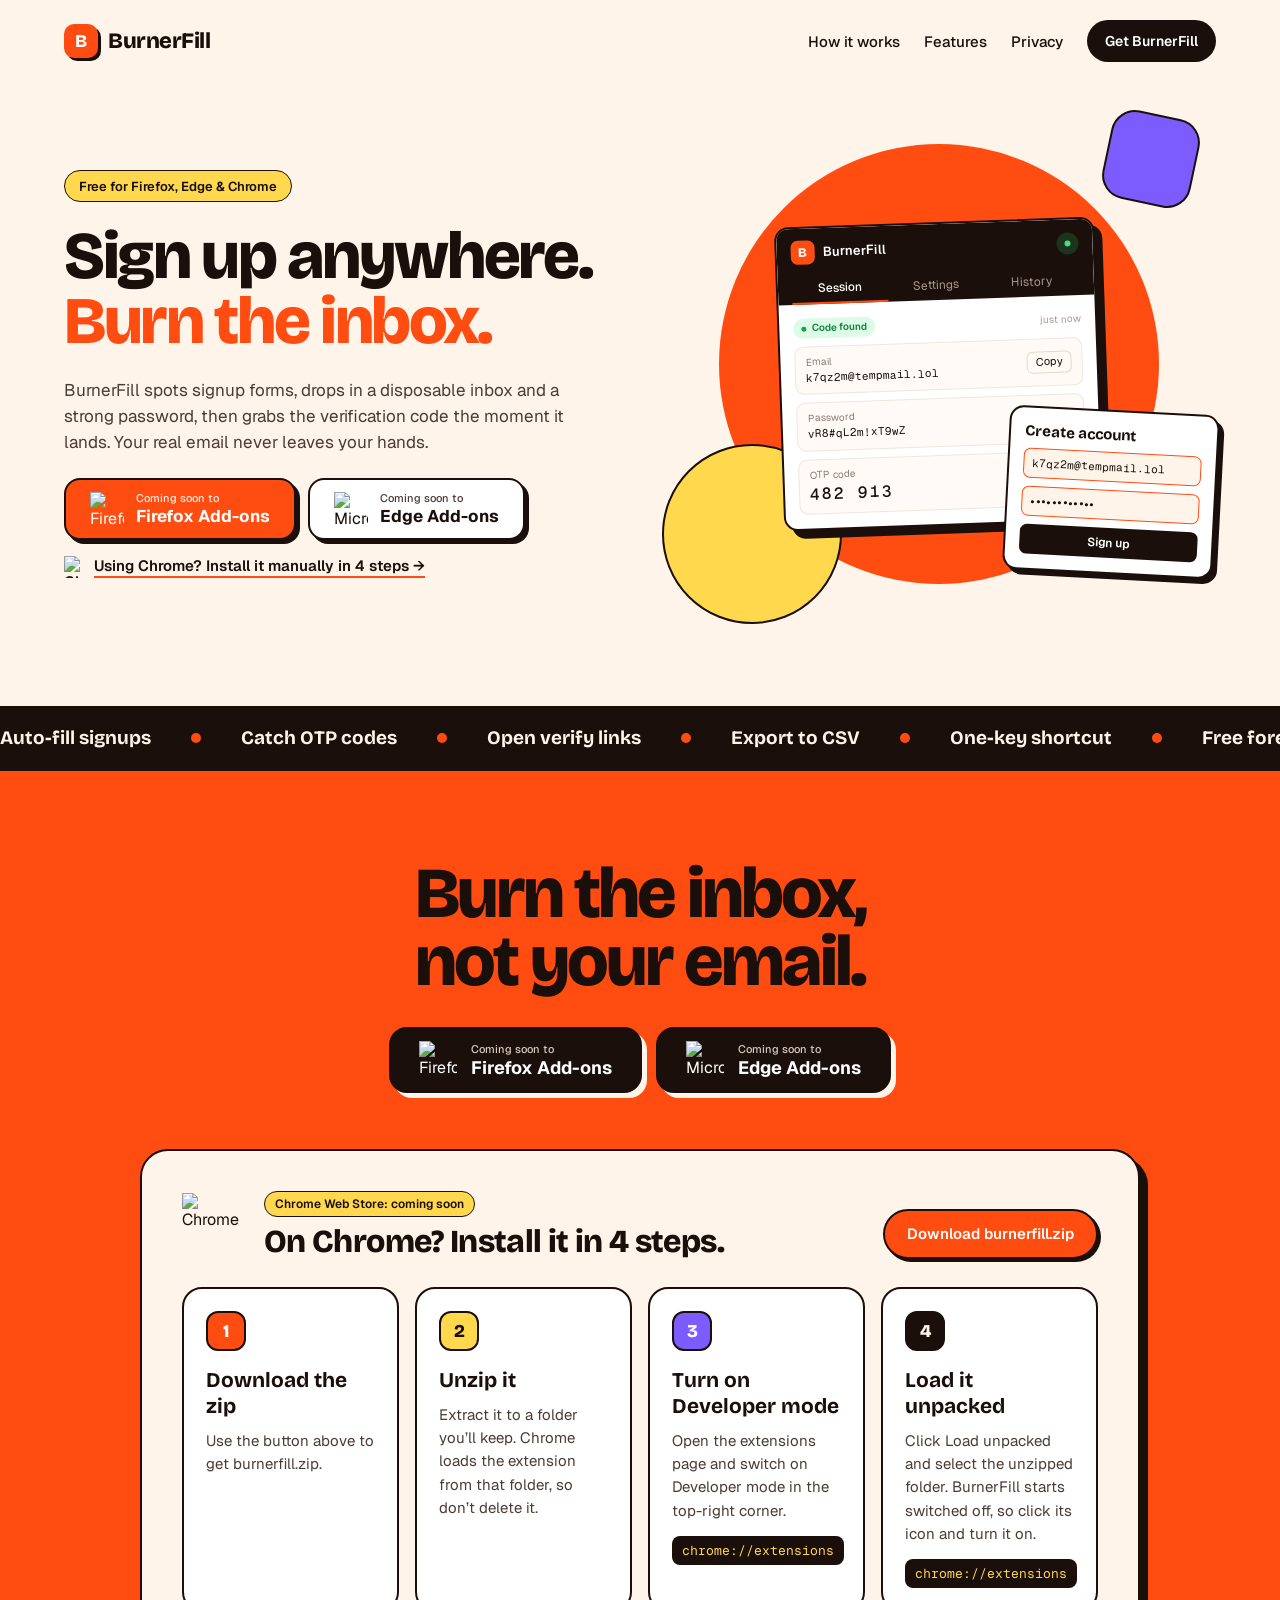
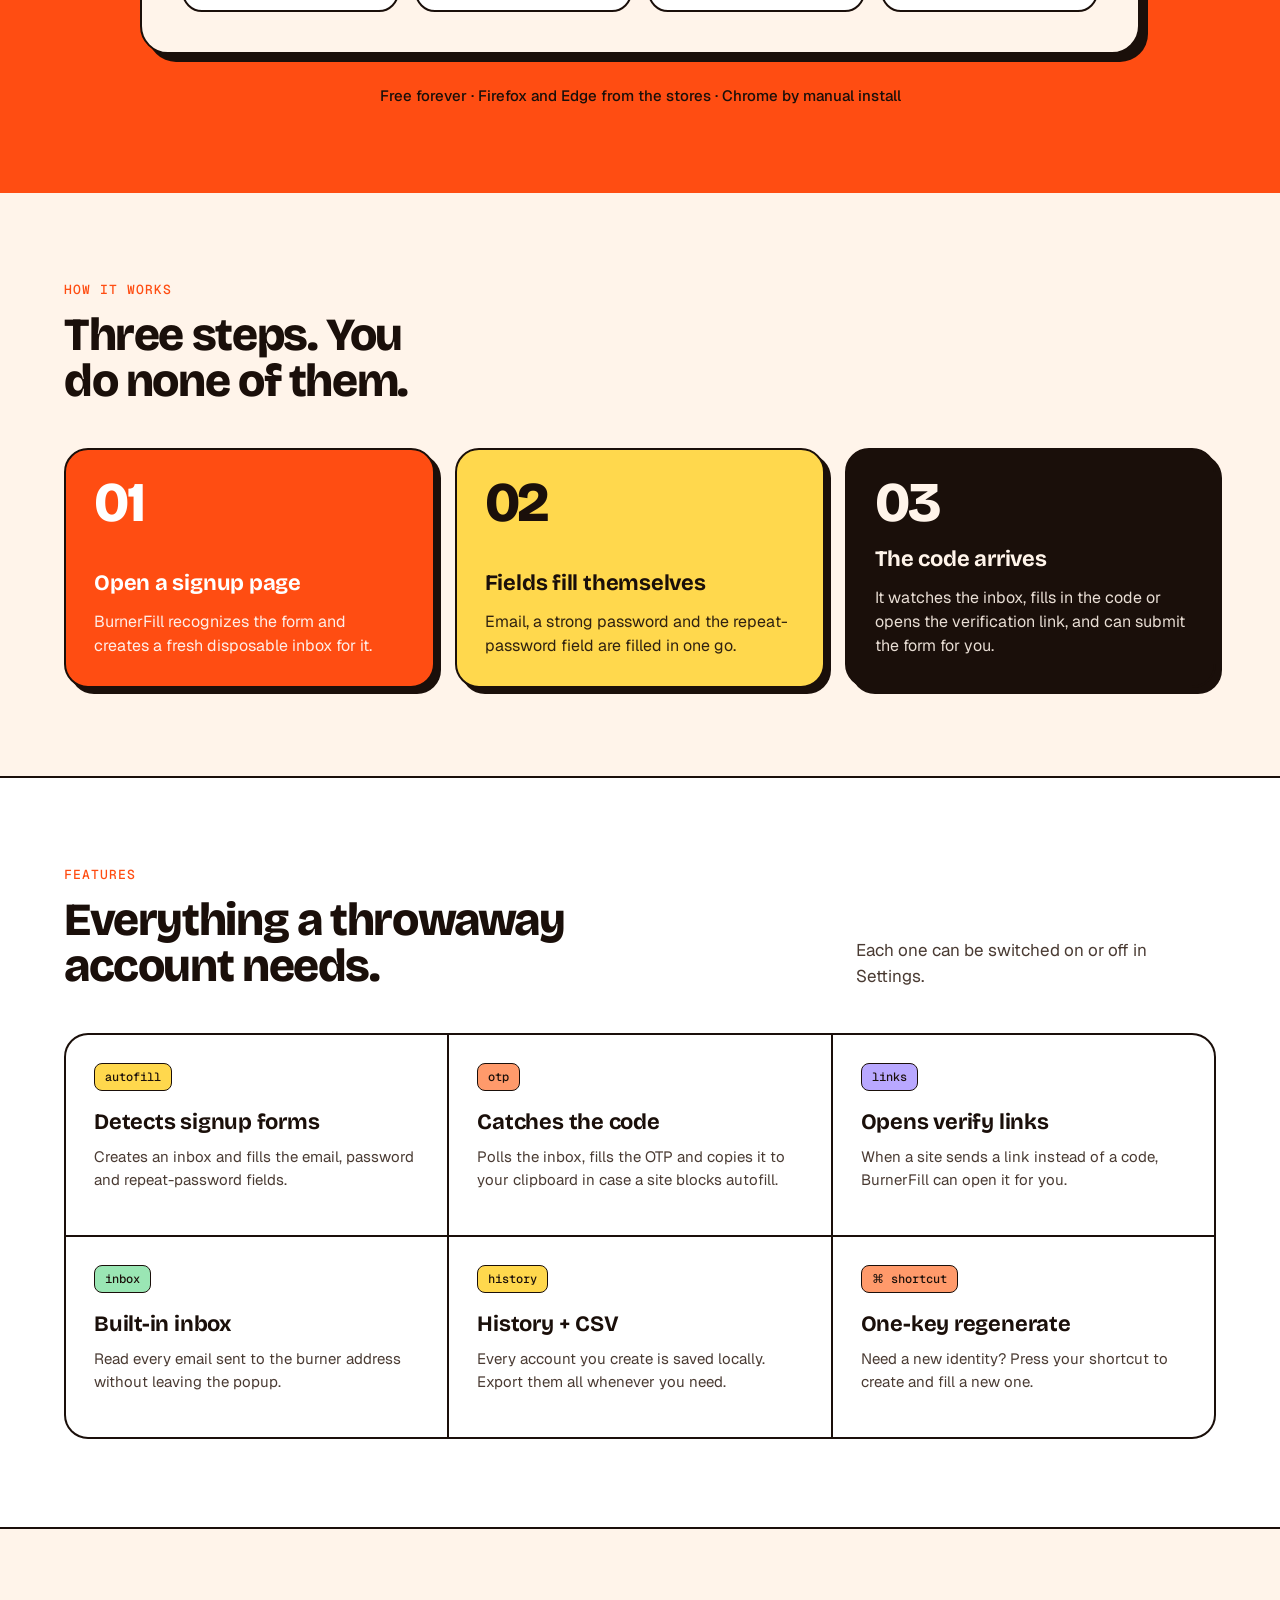
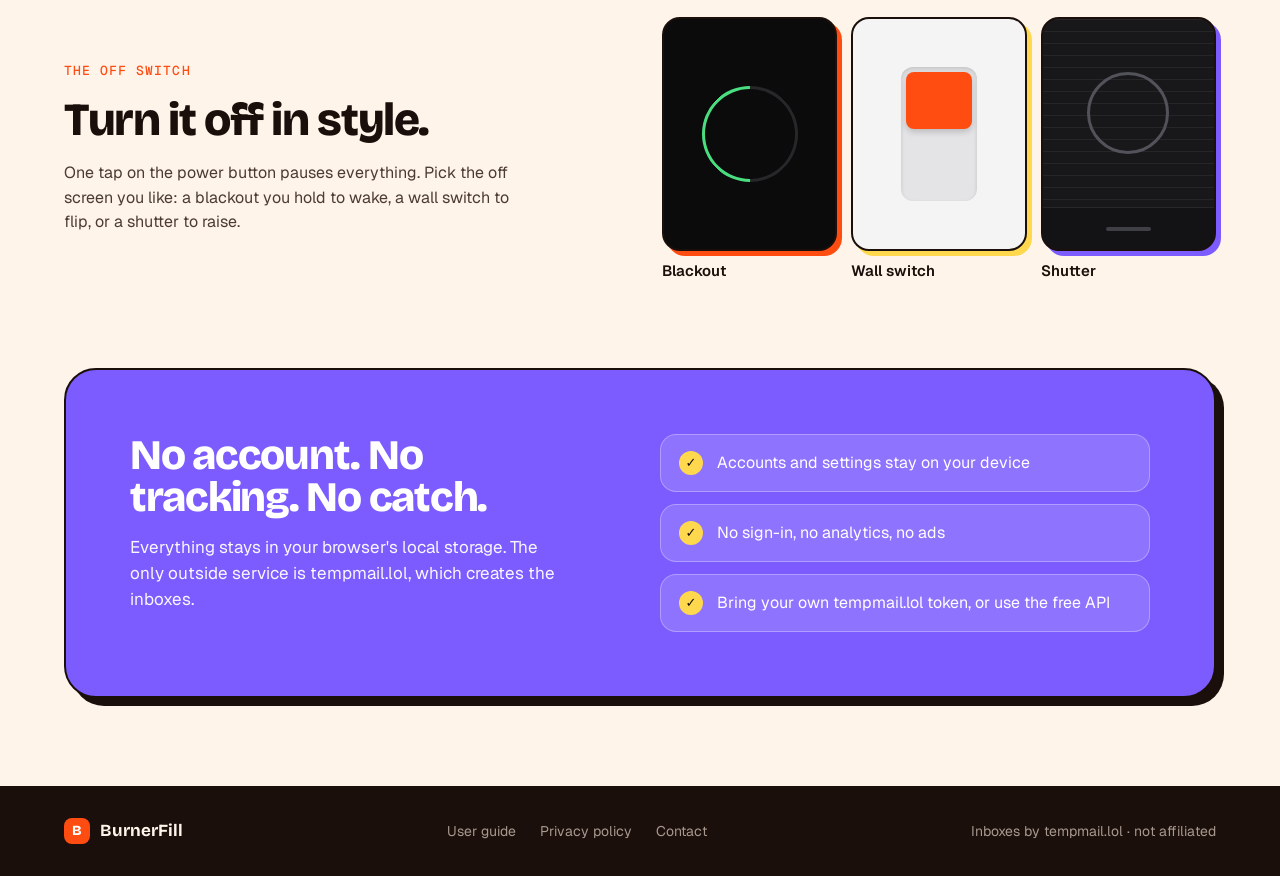
==== index.html @ da6fd3e0 "Website for BurnerFill v1.0.0 Landing page, privacy policy, user guide and the Chrome/Edge build for" ====
<!DOCTYPE html>
<html lang="en">
<head>
  <meta charset="utf-8">
  <meta name="viewport" content="width=device-width, initial-scale=1">
  <title>BurnerFill · Disposable signups, filled for you</title>
  <meta name="description" content="BurnerFill fills signup forms with a disposable inbox and a strong password, then catches the verification code for you.">
  <link rel="icon" href="data:image/svg+xml,%3Csvg xmlns='http://www.w3.org/2000/svg' viewBox='0 0 64 64'%3E%3Crect width='64' height='64' rx='16' fill='%23ff4d12'/%3E%3Ctext x='32' y='46' font-family='Arial,sans-serif' font-size='40' font-weight='800' text-anchor='middle' fill='white'%3EB%3C/text%3E%3C/svg%3E">
  <link rel="preconnect" href="https://fonts.googleapis.com">
  <link rel="preconnect" href="https://fonts.gstatic.com" crossorigin>
  <link href="https://fonts.googleapis.com/css2?family=Bricolage+Grotesque:opsz,wght@12..96,500;12..96,700;12..96,800&family=Geist:wght@400;500;600&family=Geist+Mono:wght@400;500&display=swap" rel="stylesheet">
  <link rel="stylesheet" href="styles.css">
</head>
<body>
<div style="overflow:hidden">
<nav style="max-width:1200px;margin:0 auto;padding:20px 24px;display:flex;align-items:center;gap:24px;flex-wrap:wrap">
  <div style="display:flex;align-items:center;gap:10px;flex:1">
    <div style="width:34px;height:34px;border-radius:10px;background:#ff4d12;color:#fff;display:flex;align-items:center;justify-content:center;font-family:'Bricolage Grotesque',sans-serif;font-weight:800;font-size:18px;box-shadow:3px 3px 0 #1a0f0a">B</div>
    <span style="font-family:'Bricolage Grotesque',sans-serif;font-weight:800;font-size:22px;letter-spacing:-.02em">BurnerFill</span>
  </div>
  <div style="display:flex;gap:24px;font-weight:500;font-size:15px">
    <a href="#how" style="color:#1a0f0a">How it works</a>
    <a href="#features" style="color:#1a0f0a">Features</a>
    <a href="#privacy" style="color:#1a0f0a">Privacy</a>
  </div>
  <a href="#install" style="height:42px;padding:0 18px;border-radius:999px;background:#1a0f0a;color:#fff;font-weight:600;font-size:14px;display:flex;align-items:center" class="h1">Get BurnerFill</a>
</nav>
<header style="max-width:1200px;margin:0 auto;padding:32px 24px 72px;display:grid;grid-template-columns:repeat(auto-fit,minmax(min(100%,420px),1fr));gap:44px;align-items:center">
  <div style="display:flex;flex-direction:column;gap:22px">
    <span data-anim="rise" data-delay="0" style="align-self:flex-start;display:flex;align-items:center;gap:8px;height:32px;padding:0 14px;border-radius:999px;background:#ffd84d;border:1.5px solid #1a0f0a;font-weight:600;font-size:13px">Free for Firefox, Edge &amp; Chrome</span>
    <h1 data-anim="rise" data-delay="100" style="margin:0;font-family:'Bricolage Grotesque',sans-serif;font-weight:800;font-size:clamp(40px,5.2vw,68px);line-height:.98;letter-spacing:-.035em;text-wrap:balance">Sign up anywhere. <span style="color:#ff4d12">Burn the inbox.</span></h1>
    <p data-anim="rise" data-delay="200" style="margin:0;font-size:17px;line-height:1.55;color:#4a3b33;max-width:520px;text-wrap:pretty">BurnerFill spots signup forms, drops in a disposable inbox and a strong password, then grabs the verification code the moment it lands. Your real email never leaves your hands.</p>
    <div data-anim="rise" data-delay="300" style="display:flex;flex-direction:column;gap:16px">
      <div style="display:flex;gap:12px;flex-wrap:wrap">
        <a href="#install" data-store="firefox" style="height:62px;padding:0 24px;border-radius:16px;background:#ff4d12;color:#fff;display:flex;align-items:center;gap:12px;border:2px solid #1a0f0a;box-shadow:4px 4px 0 #1a0f0a;transition:transform .12s,box-shadow .12s" class="h2"><img src="https://cdn.jsdelivr.net/gh/alrra/browser-logos@main/src/firefox/firefox_256x256.png" alt="Firefox" width="34" height="34" style="flex:none;width:34px;height:34px;display:block"><span style="display:flex;flex-direction:column"><span style="font-size:11px;font-weight:500;opacity:.9">Get it on</span><span style="font-size:17px;font-weight:700">Firefox Add-ons</span></span></a>
        <a href="#install" data-store="edge" style="height:62px;padding:0 24px;border-radius:16px;background:#fff;color:#1a0f0a;display:flex;align-items:center;gap:12px;border:2px solid #1a0f0a;box-shadow:4px 4px 0 #1a0f0a;transition:transform .12s,box-shadow .12s" class="h3"><img src="https://cdn.jsdelivr.net/gh/alrra/browser-logos@main/src/edge/edge_256x256.png" alt="Microsoft Edge" width="34" height="34" style="flex:none;width:34px;height:34px;display:block"><span style="display:flex;flex-direction:column"><span style="font-size:11px;font-weight:500;color:#4a3b33">Get it on</span><span style="font-size:17px;font-weight:700">Edge Add-ons</span></span></a>
      </div>
      <a href="#chrome" style="align-self:flex-start;display:flex;align-items:center;gap:8px;font-weight:600;font-size:15px;color:#1a0f0a" class="h4"><img src="https://cdn.jsdelivr.net/gh/alrra/browser-logos@main/src/chrome/chrome_256x256.png" alt="Chrome" width="22" height="22" style="flex:none;width:22px;height:22px;display:block"><span style="border-bottom:2px solid #ff4d12;padding-bottom:1px">Using Chrome? Install it manually in 4 steps →</span></a>
    </div>
  </div>
  <div style="position:relative;min-height:520px;display:flex;justify-content:center;align-items:center">
    <div data-anim="float" data-amp="12" data-dur="8000" style="position:absolute;width:440px;height:440px;max-width:100%;border-radius:50%;background:#ff4d12;top:30px"></div>
    <div data-anim="float" data-amp="18" data-dur="6000" style="position:absolute;width:180px;height:180px;border-radius:50%;background:#ffd84d;border:2px solid #1a0f0a;bottom:10px;left:0"></div>
    <div data-anim="float" data-amp="14" data-dur="5000" data-rot="12" data-spin="18" style="position:absolute;width:90px;height:90px;border-radius:24px;background:#7c5cff;border:2px solid #1a0f0a;top:0;right:20px;transform:rotate(12deg)"></div>
    <div data-anim="float" data-amp="8" data-dur="5200" data-rot="-2" data-spin="1" style="position:relative;width:320px;background:#fff;border-radius:14px;border:2px solid #1a0f0a;box-shadow:8px 8px 0 #1a0f0a;overflow:hidden;font-size:12px;line-height:1.4;transform:rotate(-2deg)">
      <div style="background:#1a0f0a;color:#fff;padding:12px 14px 0;display:flex;flex-direction:column;gap:10px">
        <div style="display:flex;align-items:center;gap:8px">
          <div style="width:24px;height:24px;border-radius:7px;background:#ff4d12;display:flex;align-items:center;justify-content:center;font-family:'Bricolage Grotesque',sans-serif;font-weight:800;font-size:13px">B</div>
          <span style="flex:1;font-weight:600;font-size:13px">BurnerFill</span>
          <span style="width:22px;height:22px;border-radius:50%;background:rgba(34,197,94,.2);display:flex;align-items:center;justify-content:center"><span style="width:6px;height:6px;border-radius:50%;background:#4ade80"></span></span>
        </div>
        <div style="display:flex">
          <span style="flex:1;height:30px;display:flex;align-items:center;justify-content:center;font-weight:500;border-bottom:2px solid #ff4d12">Session</span>
          <span style="flex:1;height:30px;display:flex;align-items:center;justify-content:center;color:#a8988f">Settings</span>
          <span style="flex:1;height:30px;display:flex;align-items:center;justify-content:center;color:#a8988f">History</span>
        </div>
      </div>
      <div style="padding:14px;display:flex;flex-direction:column;gap:8px">
        <div style="display:flex;justify-content:space-between;align-items:center">
          <span data-anim="pop" style="display:flex;align-items:center;gap:6px;height:20px;padding:0 8px;border-radius:999px;background:#dcfce7;color:#15803d;font-size:10px;font-weight:600;white-space:nowrap"><span style="width:5px;height:5px;border-radius:50%;background:#16a34a"></span>Code found</span>
          <span style="font-size:10px;color:#a8988f">just now</span>
        </div>
          <div style="display:flex;align-items:center;gap:8px;padding:8px 10px;border:1px solid #f0e6dd;border-radius:9px;background:#fffaf5">
            <div style="flex:1;min-width:0;display:flex;flex-direction:column;gap:1px">
              <span style="font-size:10px;color:#8a7a70">Email</span>
              <span style="font-family:'Geist Mono',monospace;font-size:11px;font-weight:400;letter-spacing:0;overflow:hidden;text-overflow:ellipsis;white-space:nowrap">k7qz2m@tempmail.lol</span>
            </div>
            <span style="height:22px;padding:0 8px;border:1px solid #e5d8cc;border-radius:6px;font-size:11px;display:flex;align-items:center">Copy</span>
          </div>
          <div style="display:flex;align-items:center;gap:8px;padding:8px 10px;border:1px solid #f0e6dd;border-radius:9px;background:#fffaf5">
            <div style="flex:1;min-width:0;display:flex;flex-direction:column;gap:1px">
              <span style="font-size:10px;color:#8a7a70">Password</span>
              <span style="font-family:'Geist Mono',monospace;font-size:11px;font-weight:400;letter-spacing:0;overflow:hidden;text-overflow:ellipsis;white-space:nowrap">vR8#qL2m!xT9wZ</span>
            </div>
            <span style="height:22px;padding:0 8px;border:1px solid #e5d8cc;border-radius:6px;font-size:11px;display:flex;align-items:center">Copy</span>
          </div>
          <div data-anim="pulse" style="display:flex;align-items:center;gap:8px;padding:8px 10px;border:1px solid #f0e6dd;border-radius:9px;background:#fffaf5">
            <div style="flex:1;min-width:0;display:flex;flex-direction:column;gap:1px">
              <span style="font-size:10px;color:#8a7a70">OTP code</span>
              <span style="font-family:'Geist Mono',monospace;font-size:16px;font-weight:500;letter-spacing:.12em;overflow:hidden;text-overflow:ellipsis;white-space:nowrap">482 913</span>
            </div>
            <span style="height:22px;padding:0 8px;border:1px solid #e5d8cc;border-radius:6px;font-size:11px;display:flex;align-items:center">Copy</span>
          </div>
      </div>
    </div>
    <div data-anim="float" data-amp="10" data-dur="6400" data-rot="3" data-spin="-1.5" style="position:absolute;right:0;bottom:60px;width:210px;background:#fff;border:2px solid #1a0f0a;border-radius:14px;padding:14px;box-shadow:5px 5px 0 #1a0f0a;display:flex;flex-direction:column;gap:8px;transform:rotate(3deg);font-size:12px">
      <span style="font-family:'Bricolage Grotesque',sans-serif;font-weight:700;font-size:15px">Create account</span>
      <span style="height:30px;border:1.5px solid #ff4d12;border-radius:7px;padding:0 8px;display:flex;align-items:center;font-family:'Geist Mono',monospace;font-size:11px;background:#fff4ea">k7qz2m@tempmail.lol</span>
      <span style="height:30px;border:1.5px solid #ff4d12;border-radius:7px;padding:0 8px;display:flex;align-items:center;font-size:14px;letter-spacing:.1em;background:#fff4ea">••••••••••••</span>
      <span style="height:30px;border-radius:7px;background:#1a0f0a;color:#fff;display:flex;align-items:center;justify-content:center;font-weight:600">Sign up</span>
    </div>
  </div>
</header>
<div style="background:#1a0f0a;color:#fff4ea;border-top:2px solid #1a0f0a;border-bottom:2px solid #1a0f0a;overflow:hidden">
  <div data-anim="marquee" style="display:flex;padding:18px 0;white-space:nowrap;font-family:'Bricolage Grotesque',sans-serif;font-weight:700;font-size:19px;width:max-content">
      <span style="display:flex;align-items:center;gap:40px;padding-right:40px">Auto-fill signups<span style="width:10px;height:10px;border-radius:50%;background:#ff4d12"></span></span>
      <span style="display:flex;align-items:center;gap:40px;padding-right:40px">Catch OTP codes<span style="width:10px;height:10px;border-radius:50%;background:#ff4d12"></span></span>
      <span style="display:flex;align-items:center;gap:40px;padding-right:40px">Open verify links<span style="width:10px;height:10px;border-radius:50%;background:#ff4d12"></span></span>
      <span style="display:flex;align-items:center;gap:40px;padding-right:40px">Export to CSV<span style="width:10px;height:10px;border-radius:50%;background:#ff4d12"></span></span>
      <span style="display:flex;align-items:center;gap:40px;padding-right:40px">One-key shortcut<span style="width:10px;height:10px;border-radius:50%;background:#ff4d12"></span></span>
      <span style="display:flex;align-items:center;gap:40px;padding-right:40px">Free forever<span style="width:10px;height:10px;border-radius:50%;background:#ff4d12"></span></span>
      <span style="display:flex;align-items:center;gap:40px;padding-right:40px">Auto-fill signups<span style="width:10px;height:10px;border-radius:50%;background:#ff4d12"></span></span>
      <span style="display:flex;align-items:center;gap:40px;padding-right:40px">Catch OTP codes<span style="width:10px;height:10px;border-radius:50%;background:#ff4d12"></span></span>
      <span style="display:flex;align-items:center;gap:40px;padding-right:40px">Open verify links<span style="width:10px;height:10px;border-radius:50%;background:#ff4d12"></span></span>
      <span style="display:flex;align-items:center;gap:40px;padding-right:40px">Export to CSV<span style="width:10px;height:10px;border-radius:50%;background:#ff4d12"></span></span>
      <span style="display:flex;align-items:center;gap:40px;padding-right:40px">One-key shortcut<span style="width:10px;height:10px;border-radius:50%;background:#ff4d12"></span></span>
      <span style="display:flex;align-items:center;gap:40px;padding-right:40px">Free forever<span style="width:10px;height:10px;border-radius:50%;background:#ff4d12"></span></span>
  </div>
</div>
<section id="install" style="background:#ff4d12;border-top:2px solid #1a0f0a">
  <div style="max-width:1200px;margin:0 auto;padding:88px 24px;display:flex;flex-direction:column;align-items:center;gap:32px;text-align:center">
    <h2 data-reveal="" style="margin:0;font-family:'Bricolage Grotesque',sans-serif;font-weight:800;font-size:clamp(40px,5.6vw,80px);line-height:.95;letter-spacing:-.04em;color:#1a0f0a;text-wrap:balance">Burn the inbox,<br>not your email.</h2>
    <div data-reveal="stagger" style="display:flex;gap:14px;flex-wrap:wrap;justify-content:center">
      <a href="#install" data-store="firefox" style="height:66px;padding:0 28px;border-radius:18px;background:#1a0f0a;color:#fff;display:flex;align-items:center;gap:14px;text-align:left;border:2px solid #1a0f0a;box-shadow:5px 5px 0 #fff4ea;transition:transform .12s,box-shadow .12s" class="h5"><img src="https://cdn.jsdelivr.net/gh/alrra/browser-logos@main/src/firefox/firefox_256x256.png" alt="Firefox" width="38" height="38" style="flex:none;width:38px;height:38px;display:block"><span style="display:flex;flex-direction:column"><span style="font-size:11px;font-weight:500;color:#d8c9bf">Get it on</span><span style="font-size:18px;font-weight:700">Firefox Add-ons</span></span></a>
      <a href="#install" data-store="edge" style="height:66px;padding:0 28px;border-radius:18px;background:#1a0f0a;color:#fff;display:flex;align-items:center;gap:14px;text-align:left;border:2px solid #1a0f0a;box-shadow:5px 5px 0 #fff4ea;transition:transform .12s,box-shadow .12s" class="h6"><img src="https://cdn.jsdelivr.net/gh/alrra/browser-logos@main/src/edge/edge_256x256.png" alt="Microsoft Edge" width="38" height="38" style="flex:none;width:38px;height:38px;display:block"><span style="display:flex;flex-direction:column"><span style="font-size:11px;font-weight:500;color:#d8c9bf">Get it on</span><span style="font-size:18px;font-weight:700">Edge Add-ons</span></span></a>
    </div>
    <div id="chrome" data-reveal="" style="scroll-margin-top:48px;width:100%;max-width:1000px;margin-top:24px;background:#fff4ea;border:2px solid #1a0f0a;border-radius:28px;padding:clamp(24px,4vw,40px);display:flex;flex-direction:column;gap:28px;text-align:left;box-shadow:8px 8px 0 #1a0f0a">
      <div style="display:flex;flex-wrap:wrap;gap:12px 20px;align-items:flex-end;justify-content:space-between">
        <div style="display:flex;align-items:center;gap:18px">
          <img src="https://cdn.jsdelivr.net/gh/alrra/browser-logos@main/src/chrome/chrome_256x256.png" alt="Chrome" width="64" height="64" style="flex:none;width:64px;height:64px;display:block">
          <div style="display:flex;flex-direction:column;gap:8px">
            <span style="align-self:flex-start;height:26px;padding:0 10px;border-radius:999px;background:#ffd84d;border:1.5px solid #1a0f0a;font-size:12px;font-weight:600;display:flex;align-items:center">Chrome Web Store: coming soon</span>
            <h3 style="margin:0;font-family:'Bricolage Grotesque',sans-serif;font-weight:800;font-size:clamp(24px,2.6vw,32px);line-height:1.05;letter-spacing:-.02em">On Chrome? Install it in 4 steps.</h3>
          </div>
        </div>
        <a href="burnerfill-chrome.zip" download="burnerfill-chrome.zip" style="height:50px;padding:0 22px;border-radius:999px;background:#ff4d12;color:#fff;font-weight:600;font-size:15px;display:flex;align-items:center;border:2px solid #1a0f0a;box-shadow:3px 3px 0 #1a0f0a;transition:transform .12s,box-shadow .12s" class="h7">Download burnerfill.zip</a>
      </div>
      <div data-reveal="stagger" style="display:grid;grid-template-columns:repeat(auto-fit,minmax(min(100%,200px),1fr));gap:16px">
          <div style="background:#fff;border:2px solid #1a0f0a;border-radius:20px;padding:22px;display:flex;flex-direction:column;gap:10px">
            <span style="width:40px;height:40px;border-radius:12px;background:#ff4d12;border:2px solid #1a0f0a;display:flex;align-items:center;justify-content:center;font-family:'Bricolage Grotesque',sans-serif;font-weight:800;font-size:18px;color:#fff">1</span>
            <span style="margin-top:6px;font-family:'Bricolage Grotesque',sans-serif;font-weight:700;font-size:21px">Download the zip</span>
            <span style="font-size:15px;line-height:1.55;color:#4a3b33;text-wrap:pretty">Use the button above to get burnerfill.zip.</span>
          </div>
          <div style="background:#fff;border:2px solid #1a0f0a;border-radius:20px;padding:22px;display:flex;flex-direction:column;gap:10px">
            <span style="width:40px;height:40px;border-radius:12px;background:#ffd84d;border:2px solid #1a0f0a;display:flex;align-items:center;justify-content:center;font-family:'Bricolage Grotesque',sans-serif;font-weight:800;font-size:18px;color:#1a0f0a">2</span>
            <span style="margin-top:6px;font-family:'Bricolage Grotesque',sans-serif;font-weight:700;font-size:21px">Unzip it</span>
            <span style="font-size:15px;line-height:1.55;color:#4a3b33;text-wrap:pretty">Extract it to a folder you’ll keep. Chrome loads the extension from that folder, so don’t delete it.</span>
          </div>
          <div style="background:#fff;border:2px solid #1a0f0a;border-radius:20px;padding:22px;display:flex;flex-direction:column;gap:10px">
            <span style="width:40px;height:40px;border-radius:12px;background:#7c5cff;border:2px solid #1a0f0a;display:flex;align-items:center;justify-content:center;font-family:'Bricolage Grotesque',sans-serif;font-weight:800;font-size:18px;color:#fff">3</span>
            <span style="margin-top:6px;font-family:'Bricolage Grotesque',sans-serif;font-weight:700;font-size:21px">Turn on Developer mode</span>
            <span style="font-size:15px;line-height:1.55;color:#4a3b33;text-wrap:pretty">Open the extensions page and switch on Developer mode in the top-right corner.</span>
              <span style="align-self:flex-start;margin-top:4px;padding:6px 10px;border-radius:8px;background:#1a0f0a;color:#ffd84d;font-family:'Geist Mono',monospace;font-size:13px">chrome://extensions</span>
          </div>
          <div style="background:#fff;border:2px solid #1a0f0a;border-radius:20px;padding:22px;display:flex;flex-direction:column;gap:10px">
            <span style="width:40px;height:40px;border-radius:12px;background:#1a0f0a;border:2px solid #1a0f0a;display:flex;align-items:center;justify-content:center;font-family:'Bricolage Grotesque',sans-serif;font-weight:800;font-size:18px;color:#fff4ea">4</span>
            <span style="margin-top:6px;font-family:'Bricolage Grotesque',sans-serif;font-weight:700;font-size:21px">Load it unpacked</span>
            <span style="font-size:15px;line-height:1.55;color:#4a3b33;text-wrap:pretty">Click Load unpacked and select the unzipped folder. BurnerFill starts switched off, so click its icon and turn it on.</span>
              <span style="align-self:flex-start;margin-top:4px;padding:6px 10px;border-radius:8px;background:#1a0f0a;color:#ffd84d;font-family:'Geist Mono',monospace;font-size:13px">chrome://extensions</span>
          </div>
      </div>
    </div>
    <span style="font-size:15px;color:#1a0f0a;font-weight:500">Free forever · Firefox and Edge from the stores · Chrome by manual install</span>
  </div>
</section>
<section id="how" style="max-width:1200px;margin:0 auto;padding:88px 24px;display:flex;flex-direction:column;gap:44px">
  <div data-reveal="" style="display:flex;flex-direction:column;gap:14px;max-width:640px">
    <span style="font-family:'Geist Mono',monospace;font-size:13px;font-weight:500;color:#ff4d12;letter-spacing:.08em;text-transform:uppercase">How it works</span>
    <h2 style="margin:0;font-family:'Bricolage Grotesque',sans-serif;font-weight:800;font-size:clamp(30px,3.6vw,46px);line-height:1;letter-spacing:-.03em;text-wrap:balance">Three steps. You do none of them.</h2>
  </div>
  <div data-reveal="stagger" style="display:grid;grid-template-columns:repeat(auto-fit,minmax(min(100%,280px),1fr));gap:20px">
      <div style="background:#ff4d12;color:#fff;border:2px solid #1a0f0a;border-radius:24px;padding:28px;display:flex;flex-direction:column;gap:14px;min-height:240px;box-shadow:6px 6px 0 #1a0f0a">
        <span style="font-family:'Bricolage Grotesque',sans-serif;font-weight:800;font-size:56px;line-height:.9;letter-spacing:-.04em">01</span>
        <span style="margin-top:auto;font-family:'Bricolage Grotesque',sans-serif;font-weight:700;font-size:22px;letter-spacing:-.01em">Open a signup page</span>
        <span style="font-size:16px;line-height:1.5;opacity:.9;text-wrap:pretty">BurnerFill recognizes the form and creates a fresh disposable inbox for it.</span>
      </div>
      <div style="background:#ffd84d;color:#1a0f0a;border:2px solid #1a0f0a;border-radius:24px;padding:28px;display:flex;flex-direction:column;gap:14px;min-height:240px;box-shadow:6px 6px 0 #1a0f0a">
        <span style="font-family:'Bricolage Grotesque',sans-serif;font-weight:800;font-size:56px;line-height:.9;letter-spacing:-.04em">02</span>
        <span style="margin-top:auto;font-family:'Bricolage Grotesque',sans-serif;font-weight:700;font-size:22px;letter-spacing:-.01em">Fields fill themselves</span>
        <span style="font-size:16px;line-height:1.5;opacity:.9;text-wrap:pretty">Email, a strong password and the repeat-password field are filled in one go.</span>
      </div>
      <div style="background:#1a0f0a;color:#fff4ea;border:2px solid #1a0f0a;border-radius:24px;padding:28px;display:flex;flex-direction:column;gap:14px;min-height:240px;box-shadow:6px 6px 0 #1a0f0a">
        <span style="font-family:'Bricolage Grotesque',sans-serif;font-weight:800;font-size:56px;line-height:.9;letter-spacing:-.04em">03</span>
        <span style="margin-top:auto;font-family:'Bricolage Grotesque',sans-serif;font-weight:700;font-size:22px;letter-spacing:-.01em">The code arrives</span>
        <span style="font-size:16px;line-height:1.5;opacity:.9;text-wrap:pretty">It watches the inbox, fills in the code or opens the verification link, and can submit the form for you.</span>
      </div>
  </div>
</section>
<section id="features" style="background:#fff;border-top:2px solid #1a0f0a;border-bottom:2px solid #1a0f0a">
  <div style="max-width:1200px;margin:0 auto;padding:88px 24px;display:flex;flex-direction:column;gap:44px">
    <div data-reveal="" style="display:flex;flex-wrap:wrap;gap:24px;justify-content:space-between;align-items:flex-end">
      <div style="display:flex;flex-direction:column;gap:14px;max-width:640px">
        <span style="font-family:'Geist Mono',monospace;font-size:13px;font-weight:500;color:#ff4d12;letter-spacing:.08em;text-transform:uppercase">Features</span>
        <h2 style="margin:0;font-family:'Bricolage Grotesque',sans-serif;font-weight:800;font-size:clamp(30px,3.6vw,46px);line-height:1;letter-spacing:-.03em;text-wrap:balance">Everything a throwaway account needs.</h2>
      </div>
      <p style="margin:0;max-width:360px;font-size:17px;line-height:1.5;color:#4a3b33">Each one can be switched on or off in Settings.</p>
    </div>
    <div data-reveal="stagger" style="display:grid;grid-template-columns:repeat(auto-fit,minmax(min(100%,320px),1fr));border:2px solid #1a0f0a;border-radius:24px;overflow:hidden;background:#1a0f0a;gap:2px">
        <div style="background:#fff;padding:28px;display:flex;flex-direction:column;gap:10px;min-height:200px" class="h8">
          <span style="align-self:flex-start;height:28px;padding:0 10px;border-radius:8px;background:#ffd84d;border:1.5px solid #1a0f0a;font-family:'Geist Mono',monospace;font-size:12px;font-weight:500;display:flex;align-items:center">autofill</span>
          <span style="margin-top:8px;font-family:'Bricolage Grotesque',sans-serif;font-weight:700;font-size:22px;letter-spacing:-.01em">Detects signup forms</span>
          <span style="font-size:15px;line-height:1.55;color:#4a3b33;text-wrap:pretty">Creates an inbox and fills the email, password and repeat-password fields.</span>
        </div>
        <div style="background:#fff;padding:28px;display:flex;flex-direction:column;gap:10px;min-height:200px" class="h9">
          <span style="align-self:flex-start;height:28px;padding:0 10px;border-radius:8px;background:#ff9a6b;border:1.5px solid #1a0f0a;font-family:'Geist Mono',monospace;font-size:12px;font-weight:500;display:flex;align-items:center">otp</span>
          <span style="margin-top:8px;font-family:'Bricolage Grotesque',sans-serif;font-weight:700;font-size:22px;letter-spacing:-.01em">Catches the code</span>
          <span style="font-size:15px;line-height:1.55;color:#4a3b33;text-wrap:pretty">Polls the inbox, fills the OTP and copies it to your clipboard in case a site blocks autofill.</span>
        </div>
        <div style="background:#fff;padding:28px;display:flex;flex-direction:column;gap:10px;min-height:200px" class="h10">
          <span style="align-self:flex-start;height:28px;padding:0 10px;border-radius:8px;background:#b9a8ff;border:1.5px solid #1a0f0a;font-family:'Geist Mono',monospace;font-size:12px;font-weight:500;display:flex;align-items:center">links</span>
          <span style="margin-top:8px;font-family:'Bricolage Grotesque',sans-serif;font-weight:700;font-size:22px;letter-spacing:-.01em">Opens verify links</span>
          <span style="font-size:15px;line-height:1.55;color:#4a3b33;text-wrap:pretty">When a site sends a link instead of a code, BurnerFill can open it for you.</span>
        </div>
        <div style="background:#fff;padding:28px;display:flex;flex-direction:column;gap:10px;min-height:200px" class="h11">
          <span style="align-self:flex-start;height:28px;padding:0 10px;border-radius:8px;background:#9ae6b4;border:1.5px solid #1a0f0a;font-family:'Geist Mono',monospace;font-size:12px;font-weight:500;display:flex;align-items:center">inbox</span>
          <span style="margin-top:8px;font-family:'Bricolage Grotesque',sans-serif;font-weight:700;font-size:22px;letter-spacing:-.01em">Built-in inbox</span>
          <span style="font-size:15px;line-height:1.55;color:#4a3b33;text-wrap:pretty">Read every email sent to the burner address without leaving the popup.</span>
        </div>
        <div style="background:#fff;padding:28px;display:flex;flex-direction:column;gap:10px;min-height:200px" class="h12">
          <span style="align-self:flex-start;height:28px;padding:0 10px;border-radius:8px;background:#ffd84d;border:1.5px solid #1a0f0a;font-family:'Geist Mono',monospace;font-size:12px;font-weight:500;display:flex;align-items:center">history</span>
          <span style="margin-top:8px;font-family:'Bricolage Grotesque',sans-serif;font-weight:700;font-size:22px;letter-spacing:-.01em">History + CSV</span>
          <span style="font-size:15px;line-height:1.55;color:#4a3b33;text-wrap:pretty">Every account you create is saved locally. Export them all whenever you need.</span>
        </div>
        <div style="background:#fff;padding:28px;display:flex;flex-direction:column;gap:10px;min-height:200px" class="h13">
          <span style="align-self:flex-start;height:28px;padding:0 10px;border-radius:8px;background:#ff9a6b;border:1.5px solid #1a0f0a;font-family:'Geist Mono',monospace;font-size:12px;font-weight:500;display:flex;align-items:center">⌘ shortcut</span>
          <span style="margin-top:8px;font-family:'Bricolage Grotesque',sans-serif;font-weight:700;font-size:22px;letter-spacing:-.01em">One-key regenerate</span>
          <span style="font-size:15px;line-height:1.55;color:#4a3b33;text-wrap:pretty">Need a new identity? Press your shortcut to create and fill a new one.</span>
        </div>
    </div>
  </div>
</section>
<section style="max-width:1200px;margin:0 auto;padding:88px 24px;display:grid;grid-template-columns:repeat(auto-fit,minmax(min(100%,420px),1fr));gap:44px;align-items:center">
  <div data-reveal="" style="display:flex;flex-direction:column;gap:18px">
    <span style="font-family:'Geist Mono',monospace;font-size:13px;font-weight:500;color:#ff4d12;letter-spacing:.08em;text-transform:uppercase">The off switch</span>
    <h2 style="margin:0;font-family:'Bricolage Grotesque',sans-serif;font-weight:800;font-size:clamp(30px,3.6vw,46px);line-height:1;letter-spacing:-.03em;text-wrap:balance">Turn it off in style.</h2>
    <p style="margin:0;font-size:16px;line-height:1.55;color:#4a3b33;max-width:460px;text-wrap:pretty">One tap on the power button pauses everything. Pick the off screen you like: a blackout you hold to wake, a wall switch to flip, or a shutter to raise.</p>
  </div>
  <div data-reveal="stagger" style="display:grid;grid-template-columns:repeat(3,minmax(0,1fr));gap:14px">
    <div style="display:flex;flex-direction:column;gap:10px">
      <div style="aspect-ratio:3/4;border-radius:18px;border:2px solid #1a0f0a;background:#0b0b0c;display:flex;align-items:center;justify-content:center;box-shadow:5px 5px 0 #ff4d12">
        <div style="width:56%;aspect-ratio:1;border-radius:50%;border:3px solid #4ade80;border-right-color:#27272a;border-bottom-color:#27272a;transform:rotate(-45deg)"></div>
      </div>
      <span style="font-weight:600;font-size:15px">Blackout</span>
    </div>
    <div style="display:flex;flex-direction:column;gap:10px">
      <div style="aspect-ratio:3/4;border-radius:18px;border:2px solid #1a0f0a;background:#f4f4f5;display:flex;align-items:center;justify-content:center;box-shadow:5px 5px 0 #ffd84d">
        <div style="width:44%;height:58%;padding:5px;border-radius:12px;background:#e4e4e7;box-shadow:inset 0 2px 4px rgba(0,0,0,.14);display:flex;align-items:flex-start">
          <div style="width:100%;height:46%;border-radius:8px;background:#ff4d12;box-shadow:0 3px 6px rgba(0,0,0,.18)"></div>
        </div>
      </div>
      <span style="font-weight:600;font-size:15px">Wall switch</span>
    </div>
    <div style="display:flex;flex-direction:column;gap:10px">
      <div style="aspect-ratio:3/4;border-radius:18px;border:2px solid #1a0f0a;background:#18181b;background-image:repeating-linear-gradient(180deg,rgba(255,255,255,.06) 0 1px,transparent 1px 12px);display:flex;flex-direction:column;overflow:hidden;box-shadow:5px 5px 0 #7c5cff">
        <div style="flex:1;display:flex;align-items:center;justify-content:center"><div style="width:48%;aspect-ratio:1;border-radius:50%;border:3px solid #52525b"></div></div>
        <div style="height:18%;background:#131316;border-top:1px solid #27272a;display:flex;align-items:center;justify-content:center"><span style="width:26%;height:4px;border-radius:2px;background:#3f3f46"></span></div>
      </div>
      <span style="font-weight:600;font-size:15px">Shutter</span>
    </div>
  </div>
</section>
<section id="privacy" style="max-width:1200px;margin:0 auto;padding:0 24px 88px">
  <div data-reveal="" style="background:#7c5cff;color:#fff;border:2px solid #1a0f0a;border-radius:32px;padding:clamp(32px,6vw,64px);display:grid;grid-template-columns:repeat(auto-fit,minmax(min(100%,300px),1fr));gap:40px;box-shadow:8px 8px 0 #1a0f0a">
    <div style="display:flex;flex-direction:column;gap:16px">
      <h2 style="margin:0;font-family:'Bricolage Grotesque',sans-serif;font-weight:800;font-size:clamp(28px,3.4vw,42px);line-height:1;letter-spacing:-.03em;text-wrap:balance">No account. No tracking. No catch.</h2>
      <p style="margin:0;font-size:17px;line-height:1.55;opacity:.95;max-width:440px">Everything stays in your browser's local storage. The only outside service is tempmail.lol, which creates the inboxes.</p>
    </div>
    <div style="display:flex;flex-direction:column;gap:12px;justify-content:center">
        <div style="display:flex;gap:14px;align-items:flex-start;padding:16px 18px;border-radius:16px;background:rgba(255,255,255,.14);border:1.5px solid rgba(255,255,255,.3)">
          <span style="flex:none;width:24px;height:24px;border-radius:50%;background:#ffd84d;color:#1a0f0a;display:flex;align-items:center;justify-content:center;font-weight:700;font-size:13px">✓</span>
          <span style="font-size:16px;line-height:1.45">Accounts and settings stay on your device</span>
        </div>
        <div style="display:flex;gap:14px;align-items:flex-start;padding:16px 18px;border-radius:16px;background:rgba(255,255,255,.14);border:1.5px solid rgba(255,255,255,.3)">
          <span style="flex:none;width:24px;height:24px;border-radius:50%;background:#ffd84d;color:#1a0f0a;display:flex;align-items:center;justify-content:center;font-weight:700;font-size:13px">✓</span>
          <span style="font-size:16px;line-height:1.45">No sign-in, no analytics, no ads</span>
        </div>
        <div style="display:flex;gap:14px;align-items:flex-start;padding:16px 18px;border-radius:16px;background:rgba(255,255,255,.14);border:1.5px solid rgba(255,255,255,.3)">
          <span style="flex:none;width:24px;height:24px;border-radius:50%;background:#ffd84d;color:#1a0f0a;display:flex;align-items:center;justify-content:center;font-weight:700;font-size:13px">✓</span>
          <span style="font-size:16px;line-height:1.45">Bring your own tempmail.lol token, or use the free API</span>
        </div>
    </div>
  </div>
</section>
<footer style="background:#1a0f0a;color:#a8988f">
  <div style="max-width:1200px;margin:0 auto;padding:32px 24px;display:flex;flex-wrap:wrap;gap:16px;align-items:center;justify-content:space-between;font-size:14px">
    <div style="display:flex;align-items:center;gap:10px;color:#fff4ea">
      <div style="width:26px;height:26px;border-radius:8px;background:#ff4d12;color:#fff;display:flex;align-items:center;justify-content:center;font-family:'Bricolage Grotesque',sans-serif;font-weight:800;font-size:14px">B</div>
      <span style="font-family:'Bricolage Grotesque',sans-serif;font-weight:700;font-size:17px">BurnerFill</span>
    </div>
    <div style="display:flex;gap:24px;flex-wrap:wrap">
      <a href="guide/docs.html" style="color:#a8988f" class="h14">User guide</a>
      <a href="privacy.html" style="color:#a8988f" class="h15">Privacy policy</a>
      <a href="#" data-link="contact" style="color:#a8988f" class="h16">Contact</a>
    </div>
    <span>Inboxes by tempmail.lol · not affiliated</span>
  </div>
</footer>
</div>
<script src="script.js"></script>
</body>
</html>
---- styles.css ----
html { scroll-behavior: smooth; }
body { margin: 0; background: #fff4ea; color: #1a0f0a; font-family: 'Geist', system-ui, sans-serif; -webkit-font-smoothing: antialiased; }
* { box-sizing: border-box; }
a { color: #ff4d12; text-decoration: none; }
a:hover { color: #d93a04; }
img { max-width: 100%; }

/* hover states */
.h1:hover{background:#ff4d12 !important;color:#fff !important}
.h2:hover{transform:translate(-2px,-2px) !important;box-shadow:6px 6px 0 #1a0f0a !important;color:#fff !important}
.h3:hover{transform:translate(-2px,-2px) !important;box-shadow:6px 6px 0 #1a0f0a !important;color:#1a0f0a !important}
.h4:hover{color:#ff4d12 !important}
.h5:hover{transform:translate(-2px,-2px) !important;box-shadow:7px 7px 0 #fff4ea !important;color:#fff !important}
.h6:hover{transform:translate(-2px,-2px) !important;box-shadow:7px 7px 0 #fff4ea !important;color:#fff !important}
.h7:hover{transform:translate(-2px,-2px) !important;box-shadow:5px 5px 0 #1a0f0a !important;color:#fff !important}
.h8:hover{background:#fff4ea !important}
.h9:hover{background:#fff4ea !important}
.h10:hover{background:#fff4ea !important}
.h11:hover{background:#fff4ea !important}
.h12:hover{background:#fff4ea !important}
.h13:hover{background:#fff4ea !important}
.h14:hover{color:#fff !important}
.h15:hover{color:#fff !important}
.h16:hover{color:#fff !important}

@media (prefers-reduced-motion: reduce) {
  html { scroll-behavior: auto; }
}

/* store buttons before the listings go live (see LINKS in script.js) */
a[aria-disabled="true"] { pointer-events: none; }
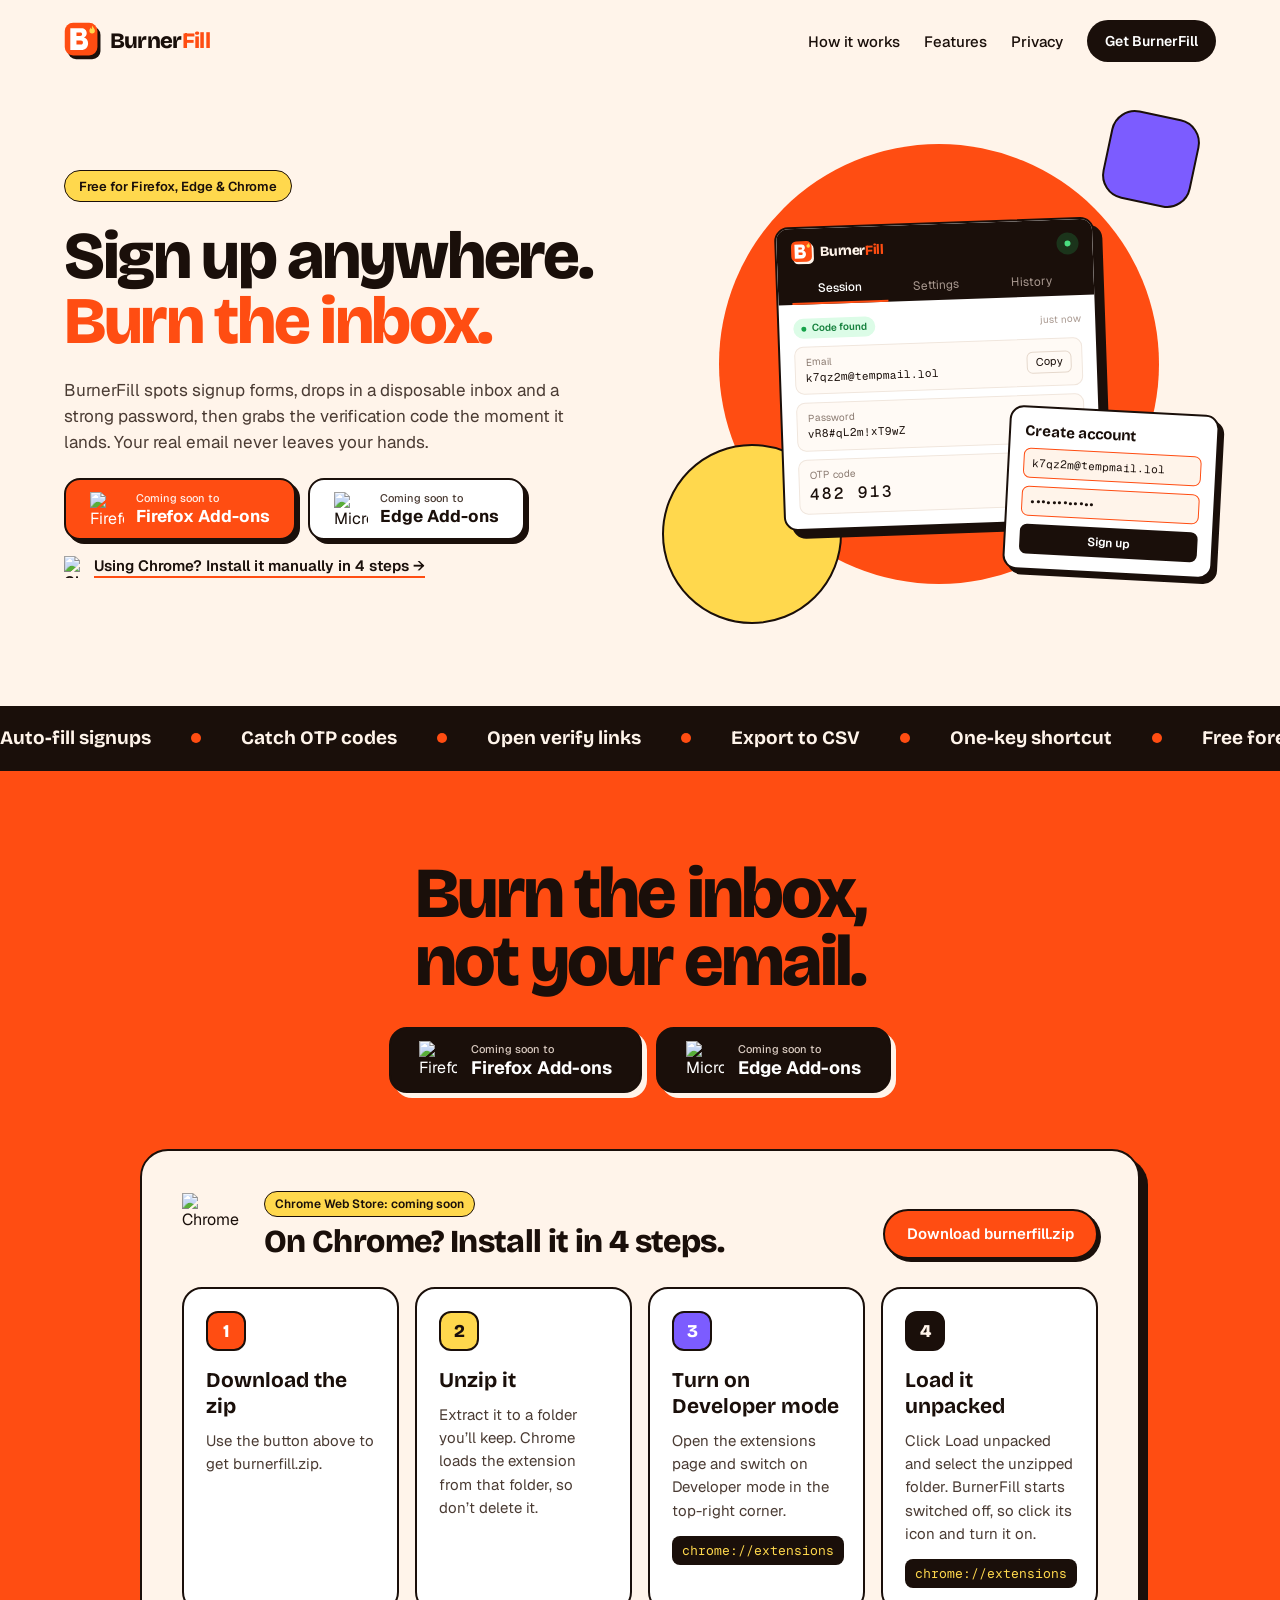
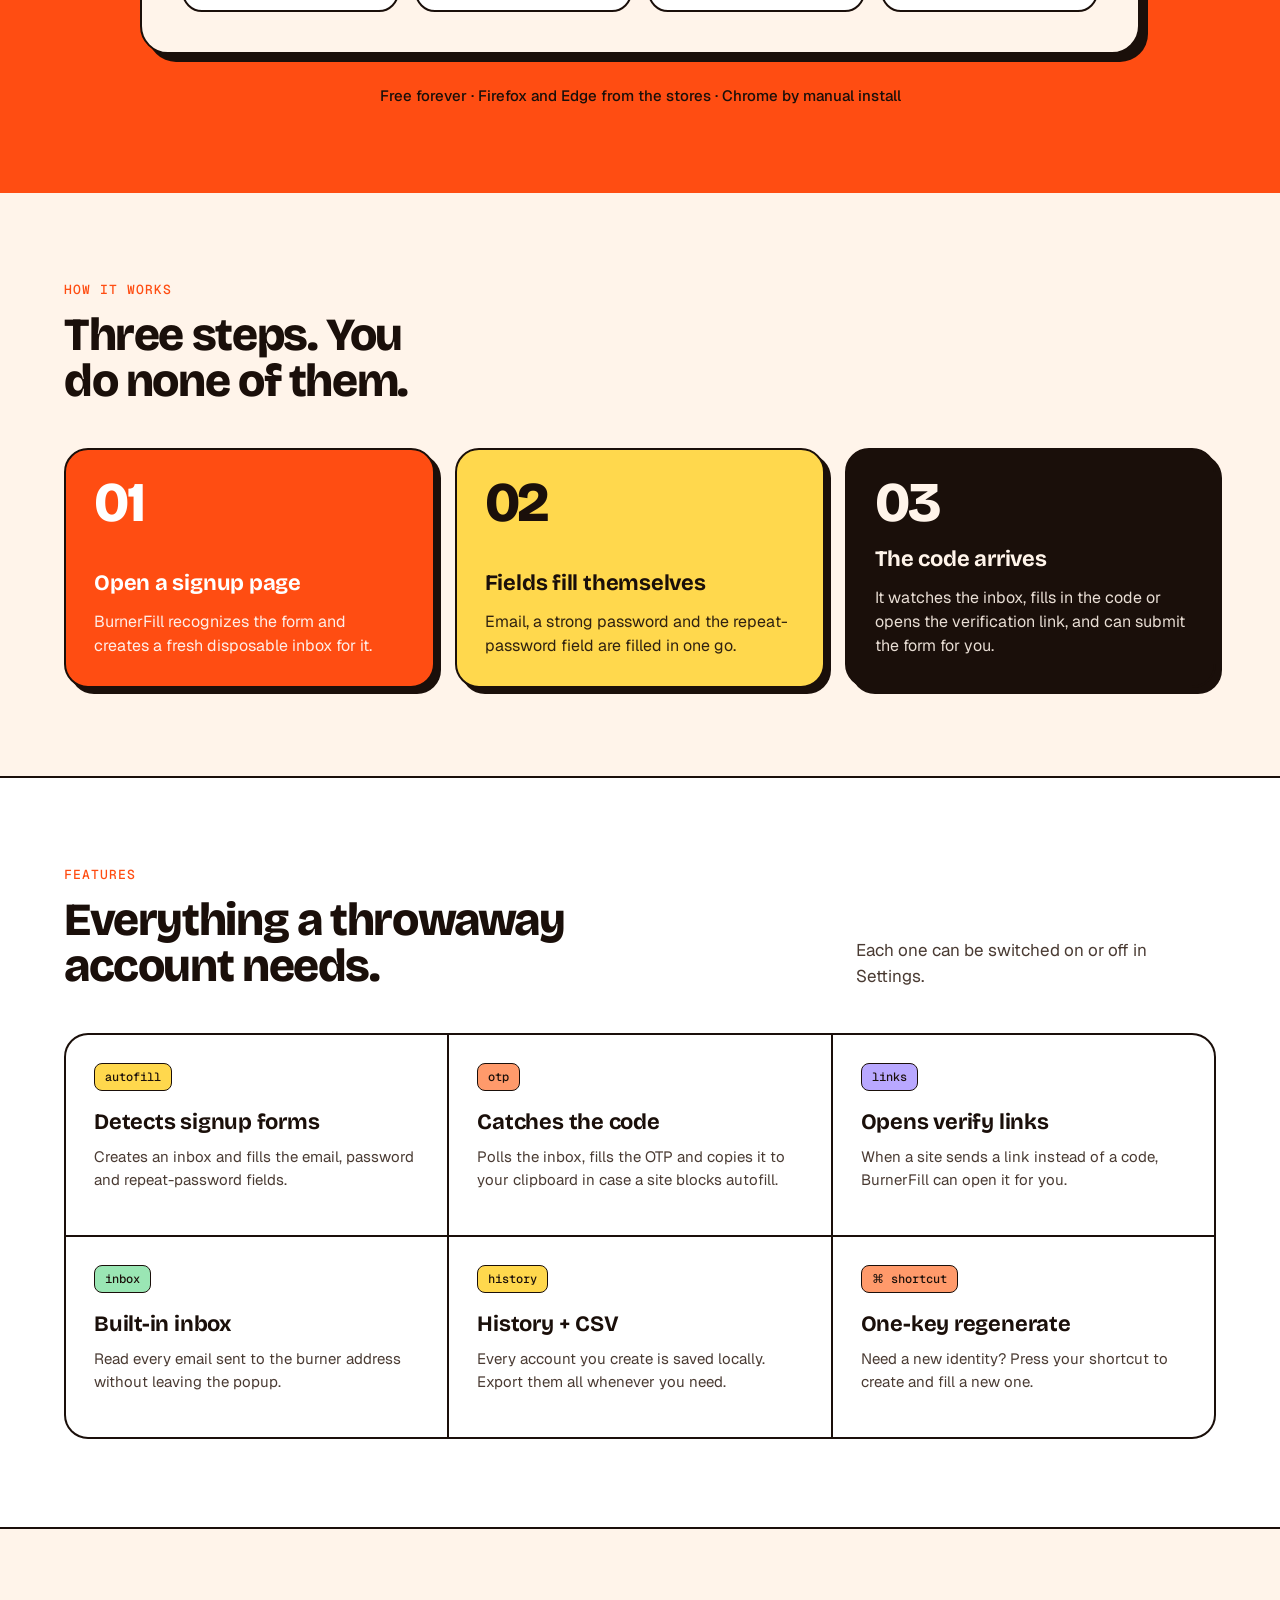
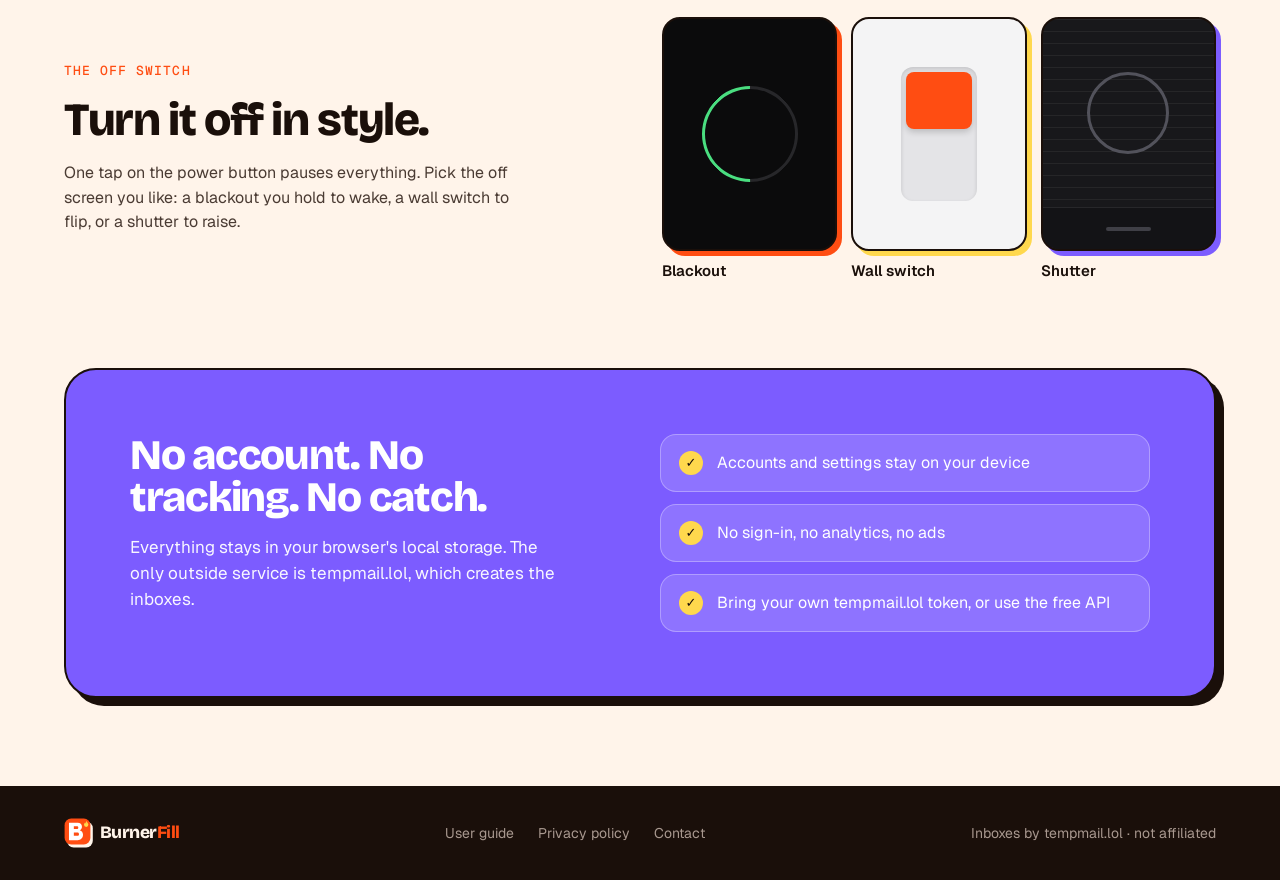
==== commit 0513c13f: "New BurnerFill logo across the site The 1a "stamp" logo: the HTML logo component (logo.css) in the n" ====
--- a/index.html
+++ b/index.html
@@ -5,7 +5,10 @@
   <meta name="viewport" content="width=device-width, initial-scale=1">
   <title>BurnerFill · Disposable signups, filled for you</title>
   <meta name="description" content="BurnerFill fills signup forms with a disposable inbox and a strong password, then catches the verification code for you.">
-  <link rel="icon" href="data:image/svg+xml,%3Csvg xmlns='http://www.w3.org/2000/svg' viewBox='0 0 64 64'%3E%3Crect width='64' height='64' rx='16' fill='%23ff4d12'/%3E%3Ctext x='32' y='46' font-family='Arial,sans-serif' font-size='40' font-weight='800' text-anchor='middle' fill='white'%3EB%3C/text%3E%3C/svg%3E">
+  <link rel="stylesheet" href="logo.css">
+  <link rel="icon" type="image/svg+xml" href="svg/icon.svg">
+  <link rel="icon" type="image/png" sizes="32x32" href="png/icon-32.png">
+  <link rel="apple-touch-icon" href="png/apple-touch-icon.png">
   <link rel="preconnect" href="https://fonts.googleapis.com">
   <link rel="preconnect" href="https://fonts.gstatic.com" crossorigin>
   <link href="https://fonts.googleapis.com/css2?family=Bricolage+Grotesque:opsz,wght@12..96,500;12..96,700;12..96,800&family=Geist:wght@400;500;600&family=Geist+Mono:wght@400;500&display=swap" rel="stylesheet">
@@ -14,9 +17,8 @@
 <body>
 <div style="overflow:hidden">
 <nav style="max-width:1200px;margin:0 auto;padding:20px 24px;display:flex;align-items:center;gap:24px;flex-wrap:wrap">
-  <div style="display:flex;align-items:center;gap:10px;flex:1">
-    <div style="width:34px;height:34px;border-radius:10px;background:#ff4d12;color:#fff;display:flex;align-items:center;justify-content:center;font-family:'Bricolage Grotesque',sans-serif;font-weight:800;font-size:18px;box-shadow:3px 3px 0 #1a0f0a">B</div>
-    <span style="font-family:'Bricolage Grotesque',sans-serif;font-weight:800;font-size:22px;letter-spacing:-.02em">BurnerFill</span>
+  <div style="display:flex;align-items:center;flex:1">
+    <a class="bf-logo" href="./" aria-label="BurnerFill home" style="--bf-size:38px"><svg viewBox="0 0 100 100" aria-hidden="true"><rect class="bf-shadow" x="10" y="12" width="86" height="86" rx="22"/><rect x="2" y="2" width="86" height="86" rx="22" fill="#ff4d12"/><g transform="translate(-5 0) scale(.9)"><path d="M24 18H56C66 18 72 24 72 32.5C72 38.5 69 43 64 45.5C71 48 76 53.5 76 62C76 73.5 68 82 56 82H24ZM42 31V41H53C56.5 41 58.5 39 58.5 36C58.5 33 56.5 31 53 31ZM42 54V66H55C59 66 61 63.5 61 60C61 56.5 59 54 55 54Z" fill="#fff" fill-rule="evenodd"/></g><g transform="translate(62 8) scale(.24)"><path d="M50 6C58 26 80 38 80 62A30 30 0 0 1 20 62C20 46 30 38 36 26C40 38 46 42 50 44C48 32 46 20 50 6Z" fill="#ffd84d"/></g></svg><span class="bf-word">Burner<span class="bf-fill">Fill</span></span></a>
   </div>
   <div style="display:flex;gap:24px;font-weight:500;font-size:15px">
     <a href="#how" style="color:#1a0f0a">How it works</a>
@@ -45,8 +47,7 @@
     <div data-anim="float" data-amp="8" data-dur="5200" data-rot="-2" data-spin="1" style="position:relative;width:320px;background:#fff;border-radius:14px;border:2px solid #1a0f0a;box-shadow:8px 8px 0 #1a0f0a;overflow:hidden;font-size:12px;line-height:1.4;transform:rotate(-2deg)">
       <div style="background:#1a0f0a;color:#fff;padding:12px 14px 0;display:flex;flex-direction:column;gap:10px">
         <div style="display:flex;align-items:center;gap:8px">
-          <div style="width:24px;height:24px;border-radius:7px;background:#ff4d12;display:flex;align-items:center;justify-content:center;font-family:'Bricolage Grotesque',sans-serif;font-weight:800;font-size:13px">B</div>
-          <span style="flex:1;font-weight:600;font-size:13px">BurnerFill</span>
+          <span class="bf-logo bf-logo--dark" style="--bf-size:24px;flex:1"><svg viewBox="0 0 100 100" aria-hidden="true"><rect class="bf-shadow" x="10" y="12" width="86" height="86" rx="22"/><rect x="2" y="2" width="86" height="86" rx="22" fill="#ff4d12"/><g transform="translate(-5 0) scale(.9)"><path d="M24 18H56C66 18 72 24 72 32.5C72 38.5 69 43 64 45.5C71 48 76 53.5 76 62C76 73.5 68 82 56 82H24ZM42 31V41H53C56.5 41 58.5 39 58.5 36C58.5 33 56.5 31 53 31ZM42 54V66H55C59 66 61 63.5 61 60C61 56.5 59 54 55 54Z" fill="#fff" fill-rule="evenodd"/></g><g transform="translate(62 8) scale(.24)"><path d="M50 6C58 26 80 38 80 62A30 30 0 0 1 20 62C20 46 30 38 36 26C40 38 46 42 50 44C48 32 46 20 50 6Z" fill="#ffd84d"/></g></svg><span class="bf-word">Burner<span class="bf-fill">Fill</span></span></span>
           <span style="width:22px;height:22px;border-radius:50%;background:rgba(34,197,94,.2);display:flex;align-items:center;justify-content:center"><span style="width:6px;height:6px;border-radius:50%;background:#4ade80"></span></span>
         </div>
         <div style="display:flex">
@@ -273,10 +274,7 @@
 </section>
 <footer style="background:#1a0f0a;color:#a8988f">
   <div style="max-width:1200px;margin:0 auto;padding:32px 24px;display:flex;flex-wrap:wrap;gap:16px;align-items:center;justify-content:space-between;font-size:14px">
-    <div style="display:flex;align-items:center;gap:10px;color:#fff4ea">
-      <div style="width:26px;height:26px;border-radius:8px;background:#ff4d12;color:#fff;display:flex;align-items:center;justify-content:center;font-family:'Bricolage Grotesque',sans-serif;font-weight:800;font-size:14px">B</div>
-      <span style="font-family:'Bricolage Grotesque',sans-serif;font-weight:700;font-size:17px">BurnerFill</span>
-    </div>
+    <a class="bf-logo bf-logo--dark" href="./" aria-label="BurnerFill home" style="--bf-size:30px"><svg viewBox="0 0 100 100" aria-hidden="true"><rect class="bf-shadow" x="10" y="12" width="86" height="86" rx="22"/><rect x="2" y="2" width="86" height="86" rx="22" fill="#ff4d12"/><g transform="translate(-5 0) scale(.9)"><path d="M24 18H56C66 18 72 24 72 32.5C72 38.5 69 43 64 45.5C71 48 76 53.5 76 62C76 73.5 68 82 56 82H24ZM42 31V41H53C56.5 41 58.5 39 58.5 36C58.5 33 56.5 31 53 31ZM42 54V66H55C59 66 61 63.5 61 60C61 56.5 59 54 55 54Z" fill="#fff" fill-rule="evenodd"/></g><g transform="translate(62 8) scale(.24)"><path d="M50 6C58 26 80 38 80 62A30 30 0 0 1 20 62C20 46 30 38 36 26C40 38 46 42 50 44C48 32 46 20 50 6Z" fill="#ffd84d"/></g></svg><span class="bf-word">Burner<span class="bf-fill">Fill</span></span></a>
     <div style="display:flex;gap:24px;flex-wrap:wrap">
       <a href="guide/docs.html" style="color:#a8988f" class="h14">User guide</a>
       <a href="privacy.html" style="color:#a8988f" class="h15">Privacy policy</a>
--- a/logo.css
+++ b/logo.css
@@ -0,0 +1,29 @@
+/* BurnerFill logo component (1a "stamp").
+   <a class="bf-logo" style="--bf-size:40px"> <svg>...mark...</svg> <span class="bf-word">Burner<span class="bf-fill">Fill</span></span> </a>
+   Proportions follow lockup.svg: wordmark 0.58x the mark height, 0.2x gap.
+   Needs Bricolage Grotesque 800 loaded by the page (falls back like lockup.svg does). */
+.bf-logo {
+  --bf-size: 34px;
+  display: inline-flex;
+  align-items: center;
+  gap: calc(var(--bf-size) * 0.2);
+  color: #1a0f0a;
+  text-decoration: none;
+  line-height: 1;
+}
+.bf-logo svg { width: var(--bf-size); height: var(--bf-size); flex: none; display: block; }
+.bf-logo .bf-shadow { fill: #1a0f0a; }
+.bf-word {
+  font-family: "Bricolage Grotesque", "Arial Black", sans-serif;
+  font-weight: 800;
+  font-size: calc(var(--bf-size) * 0.58);
+  letter-spacing: -0.03em;
+  white-space: nowrap;
+}
+.bf-fill { color: #ff4d12; }
+
+/* on dark backgrounds: light offset shadow and light "Burner" */
+.bf-logo--dark { color: #fff4ea; }
+.bf-logo--dark .bf-shadow { fill: #fff4ea; }
+
+.bf-logo--mark-only .bf-word { display: none; }
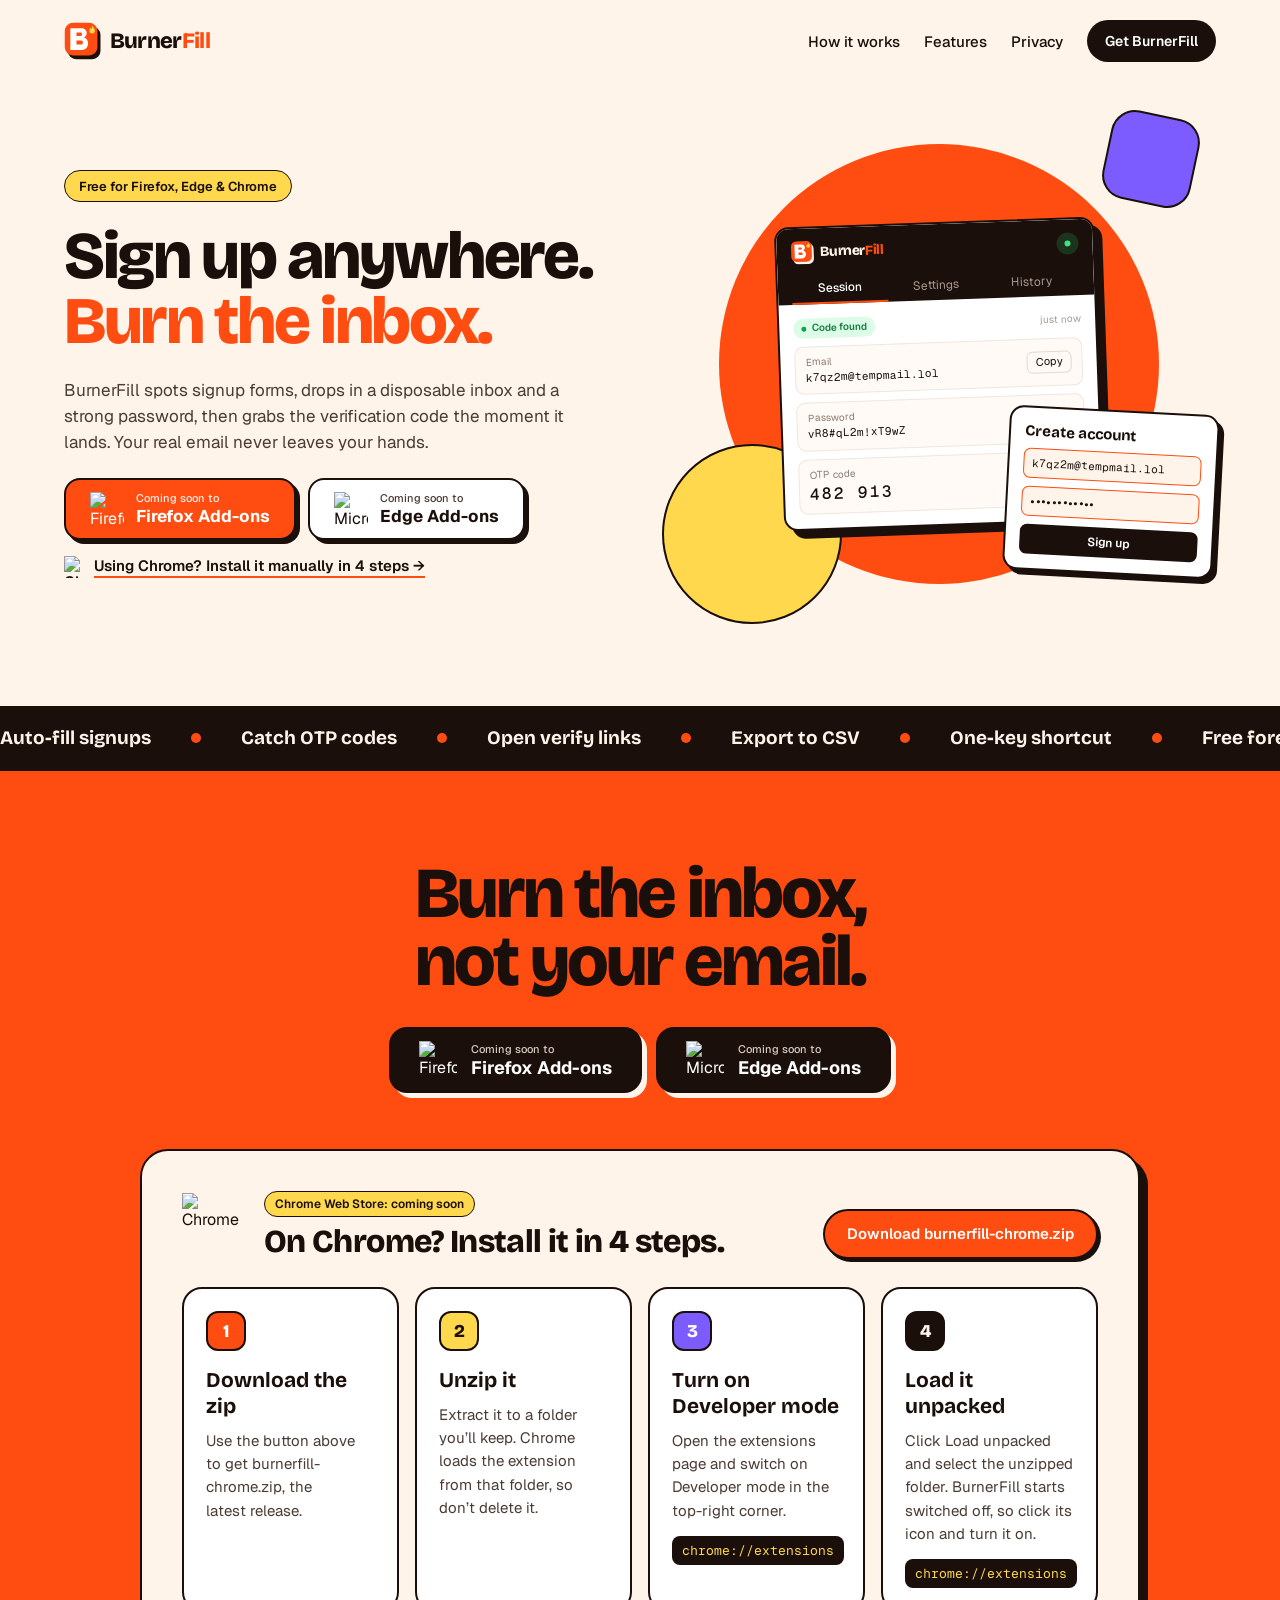
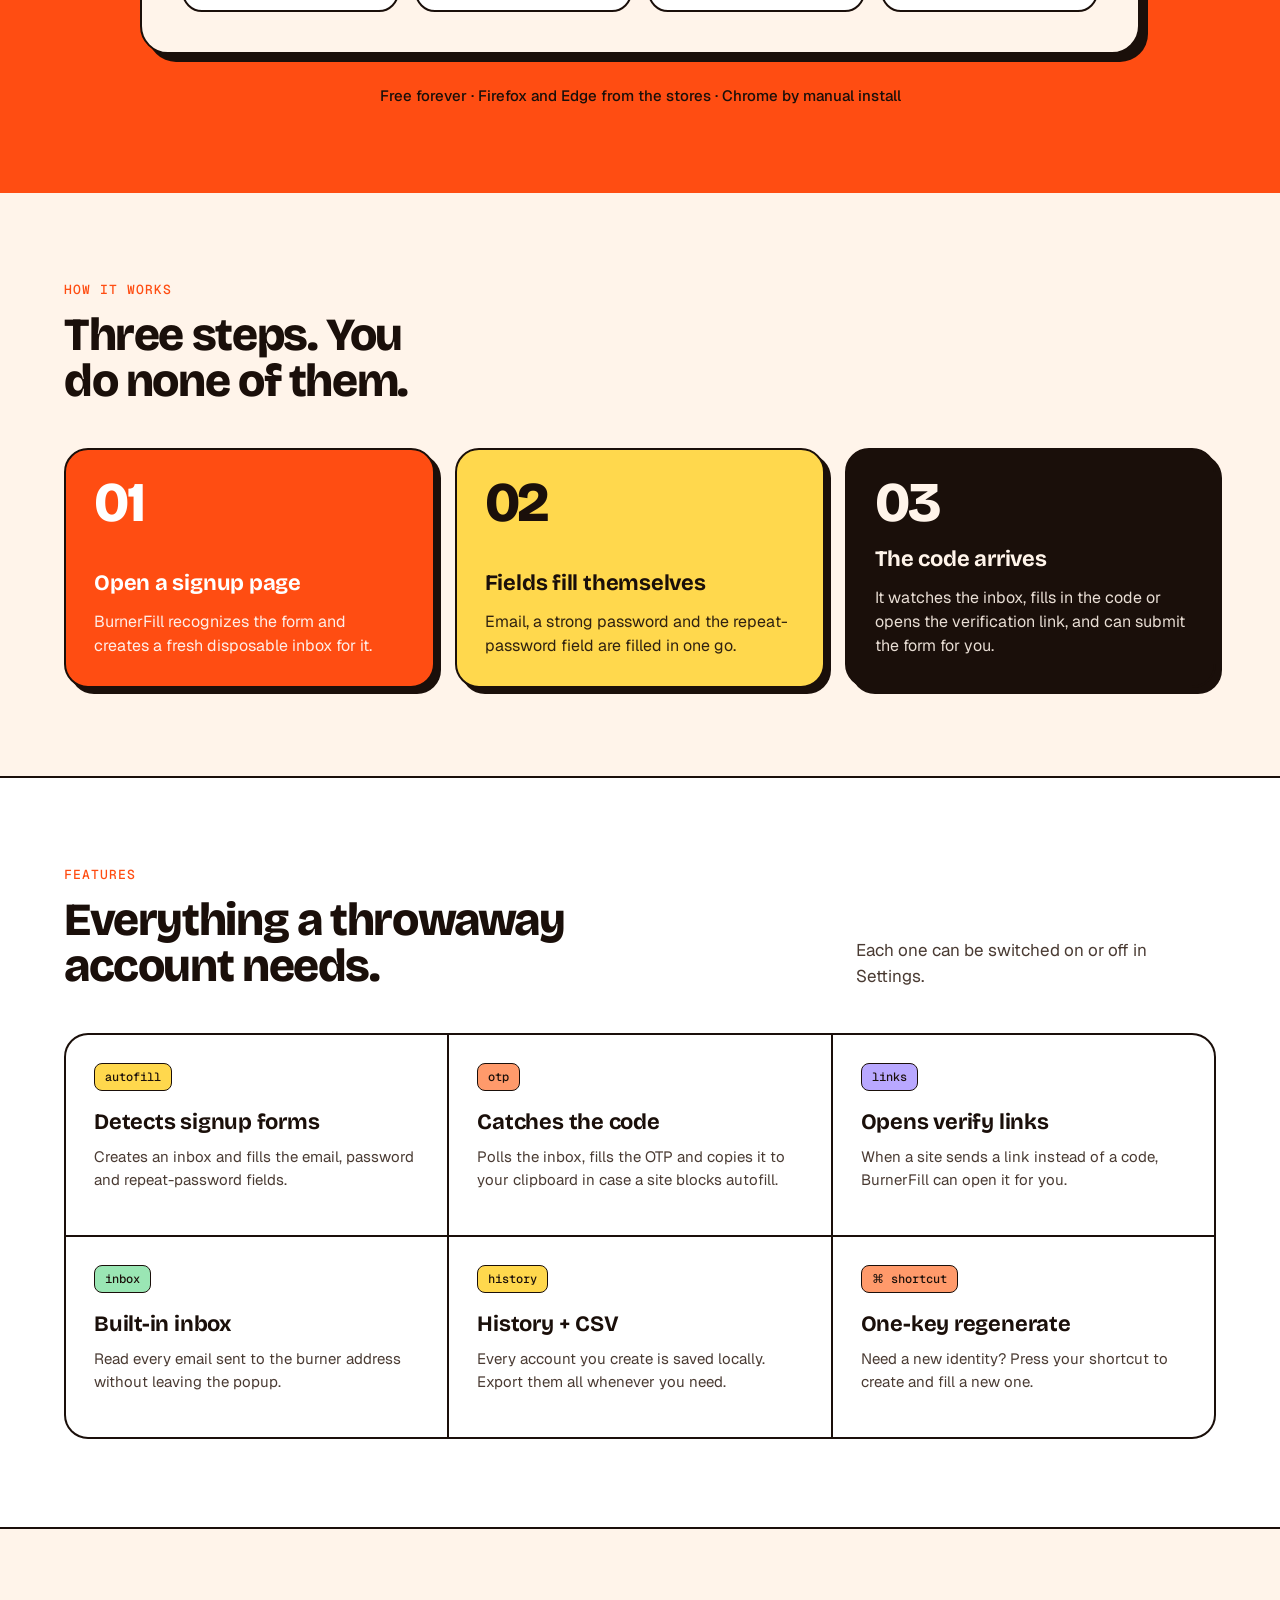
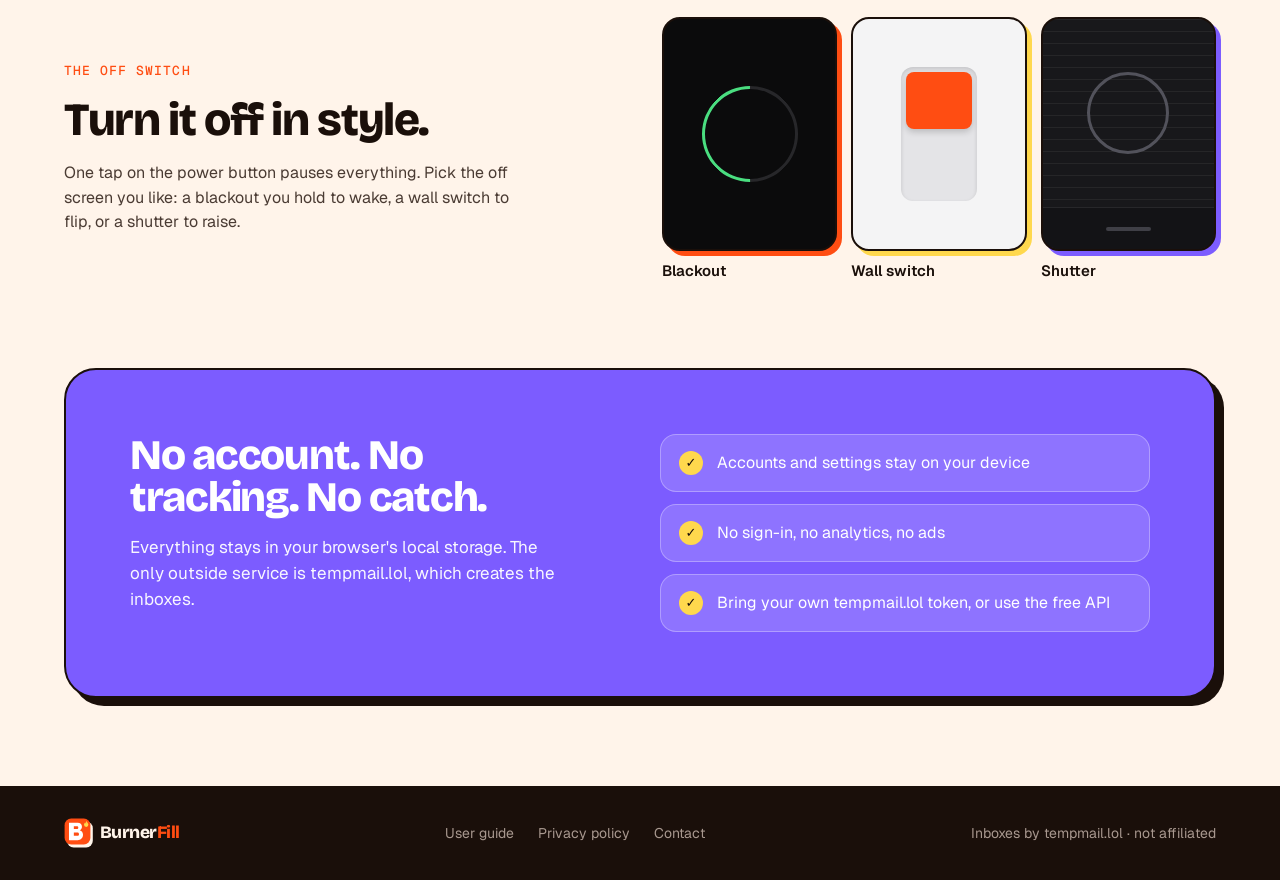
==== commit 31e47ff2: "Chrome download served from GitHub Releases (latest) The Download button points at releases/latest/d" ====
--- a/index.html
+++ b/index.html
@@ -124,13 +124,13 @@
             <h3 style="margin:0;font-family:'Bricolage Grotesque',sans-serif;font-weight:800;font-size:clamp(24px,2.6vw,32px);line-height:1.05;letter-spacing:-.02em">On Chrome? Install it in 4 steps.</h3>
           </div>
         </div>
-        <a href="burnerfill-chrome.zip" download="burnerfill-chrome.zip" style="height:50px;padding:0 22px;border-radius:999px;background:#ff4d12;color:#fff;font-weight:600;font-size:15px;display:flex;align-items:center;border:2px solid #1a0f0a;box-shadow:3px 3px 0 #1a0f0a;transition:transform .12s,box-shadow .12s" class="h7">Download burnerfill.zip</a>
+        <a href="https://github.com/nafismahmud181/burnerfill/releases/latest/download/burnerfill-chrome.zip" style="height:50px;padding:0 22px;border-radius:999px;background:#ff4d12;color:#fff;font-weight:600;font-size:15px;display:flex;align-items:center;border:2px solid #1a0f0a;box-shadow:3px 3px 0 #1a0f0a;transition:transform .12s,box-shadow .12s" class="h7">Download burnerfill-chrome.zip</a>
       </div>
       <div data-reveal="stagger" style="display:grid;grid-template-columns:repeat(auto-fit,minmax(min(100%,200px),1fr));gap:16px">
           <div style="background:#fff;border:2px solid #1a0f0a;border-radius:20px;padding:22px;display:flex;flex-direction:column;gap:10px">
             <span style="width:40px;height:40px;border-radius:12px;background:#ff4d12;border:2px solid #1a0f0a;display:flex;align-items:center;justify-content:center;font-family:'Bricolage Grotesque',sans-serif;font-weight:800;font-size:18px;color:#fff">1</span>
             <span style="margin-top:6px;font-family:'Bricolage Grotesque',sans-serif;font-weight:700;font-size:21px">Download the zip</span>
-            <span style="font-size:15px;line-height:1.55;color:#4a3b33;text-wrap:pretty">Use the button above to get burnerfill.zip.</span>
+            <span style="font-size:15px;line-height:1.55;color:#4a3b33;text-wrap:pretty">Use the button above to get burnerfill-chrome.zip, the latest release.</span>
           </div>
           <div style="background:#fff;border:2px solid #1a0f0a;border-radius:20px;padding:22px;display:flex;flex-direction:column;gap:10px">
             <span style="width:40px;height:40px;border-radius:12px;background:#ffd84d;border:2px solid #1a0f0a;display:flex;align-items:center;justify-content:center;font-family:'Bricolage Grotesque',sans-serif;font-weight:800;font-size:18px;color:#1a0f0a">2</span>
--- a/logo.css
+++ b/logo.css
@@ -1,4 +1,4 @@
-/* BurnerFill logo component (1a "stamp").
+/* BurnerFill logo component (1a "stamp" - source SVGs in brand/).
    <a class="bf-logo" style="--bf-size:40px"> <svg>...mark...</svg> <span class="bf-word">Burner<span class="bf-fill">Fill</span></span> </a>
    Proportions follow lockup.svg: wordmark 0.58x the mark height, 0.2x gap.
    Needs Bricolage Grotesque 800 loaded by the page (falls back like lockup.svg does). */
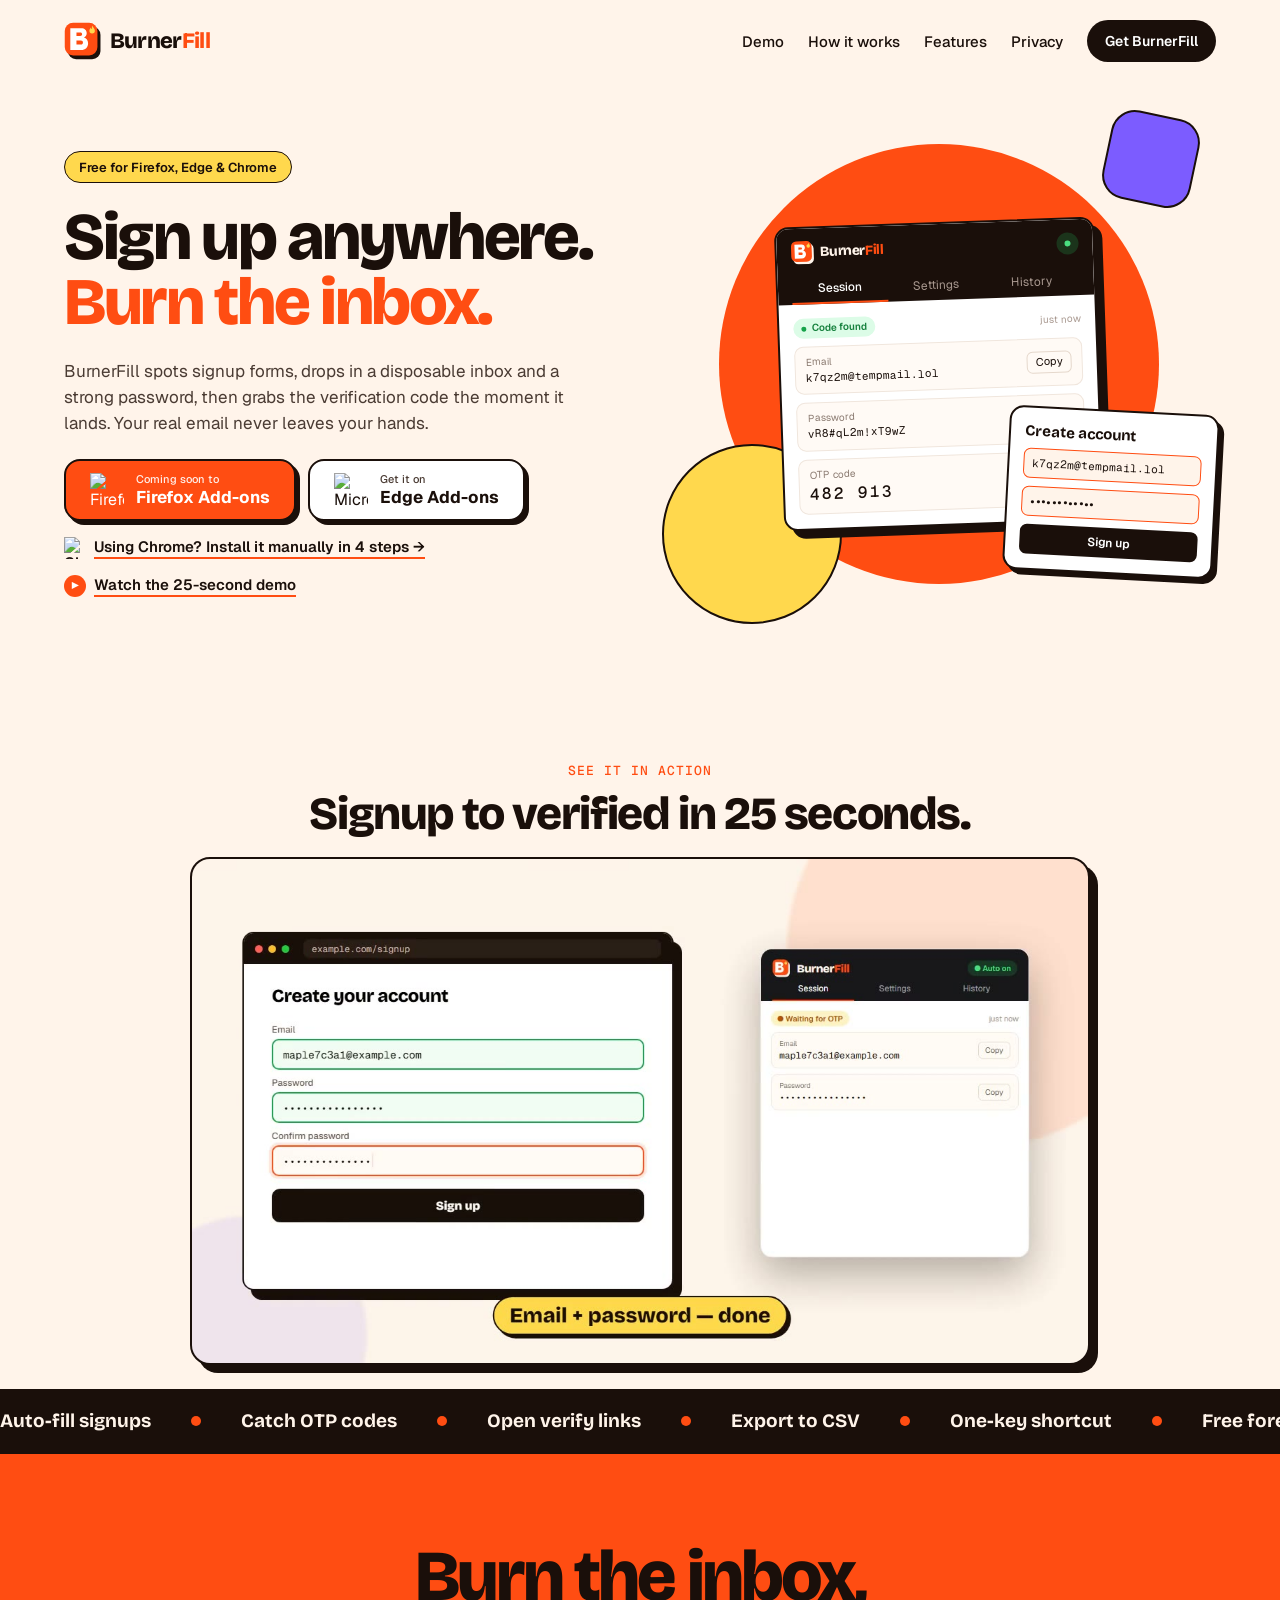
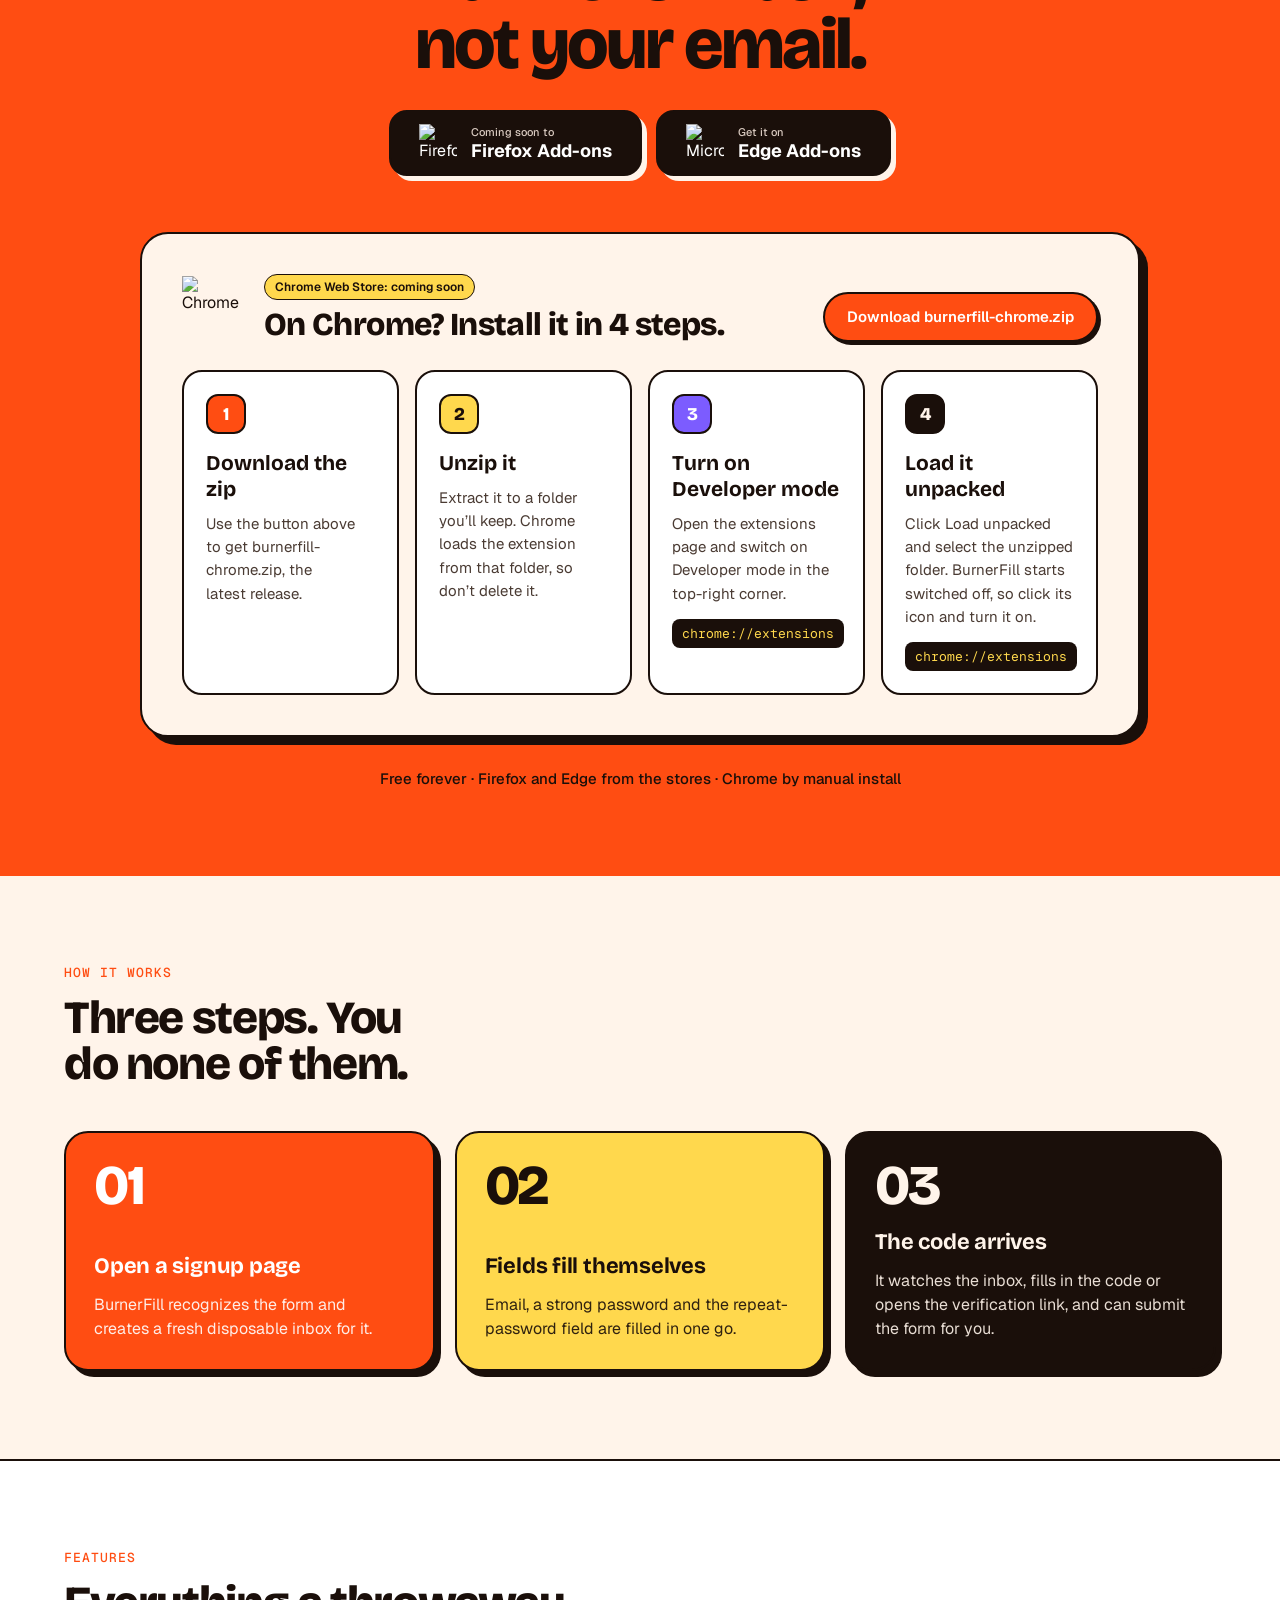
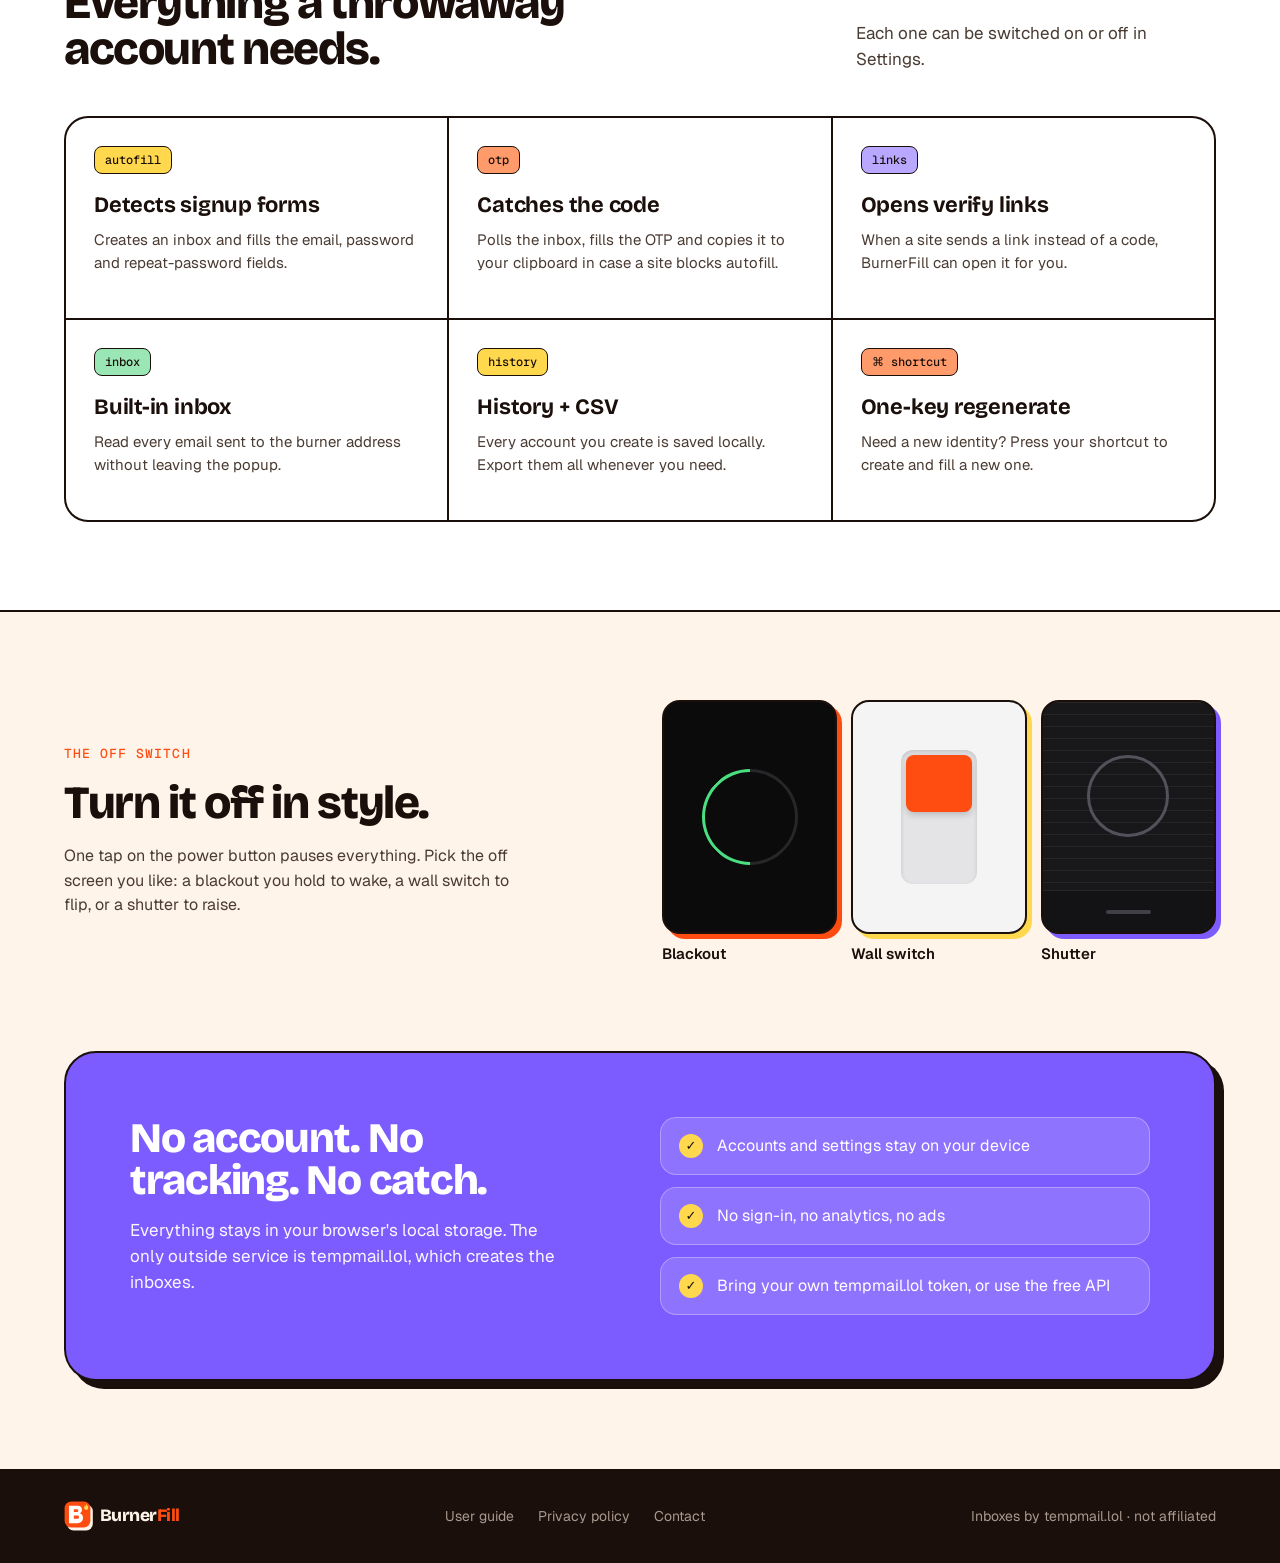
==== commit dcc65596: "Embed the demo video on the landing page New 'See it in action' section with the autoplay-muted-loop" ====
--- a/index.html
+++ b/index.html
@@ -21,6 +21,7 @@
     <a class="bf-logo" href="./" aria-label="BurnerFill home" style="--bf-size:38px"><svg viewBox="0 0 100 100" aria-hidden="true"><rect class="bf-shadow" x="10" y="12" width="86" height="86" rx="22"/><rect x="2" y="2" width="86" height="86" rx="22" fill="#ff4d12"/><g transform="translate(-5 0) scale(.9)"><path d="M24 18H56C66 18 72 24 72 32.5C72 38.5 69 43 64 45.5C71 48 76 53.5 76 62C76 73.5 68 82 56 82H24ZM42 31V41H53C56.5 41 58.5 39 58.5 36C58.5 33 56.5 31 53 31ZM42 54V66H55C59 66 61 63.5 61 60C61 56.5 59 54 55 54Z" fill="#fff" fill-rule="evenodd"/></g><g transform="translate(62 8) scale(.24)"><path d="M50 6C58 26 80 38 80 62A30 30 0 0 1 20 62C20 46 30 38 36 26C40 38 46 42 50 44C48 32 46 20 50 6Z" fill="#ffd84d"/></g></svg><span class="bf-word">Burner<span class="bf-fill">Fill</span></span></a>
   </div>
   <div style="display:flex;gap:24px;font-weight:500;font-size:15px">
+    <a href="#demo" style="color:#1a0f0a">Demo</a>
     <a href="#how" style="color:#1a0f0a">How it works</a>
     <a href="#features" style="color:#1a0f0a">Features</a>
     <a href="#privacy" style="color:#1a0f0a">Privacy</a>
@@ -38,6 +39,7 @@
         <a href="#install" data-store="edge" style="height:62px;padding:0 24px;border-radius:16px;background:#fff;color:#1a0f0a;display:flex;align-items:center;gap:12px;border:2px solid #1a0f0a;box-shadow:4px 4px 0 #1a0f0a;transition:transform .12s,box-shadow .12s" class="h3"><img src="https://cdn.jsdelivr.net/gh/alrra/browser-logos@main/src/edge/edge_256x256.png" alt="Microsoft Edge" width="34" height="34" style="flex:none;width:34px;height:34px;display:block"><span style="display:flex;flex-direction:column"><span style="font-size:11px;font-weight:500;color:#4a3b33">Get it on</span><span style="font-size:17px;font-weight:700">Edge Add-ons</span></span></a>
       </div>
       <a href="#chrome" style="align-self:flex-start;display:flex;align-items:center;gap:8px;font-weight:600;font-size:15px;color:#1a0f0a" class="h4"><img src="https://cdn.jsdelivr.net/gh/alrra/browser-logos@main/src/chrome/chrome_256x256.png" alt="Chrome" width="22" height="22" style="flex:none;width:22px;height:22px;display:block"><span style="border-bottom:2px solid #ff4d12;padding-bottom:1px">Using Chrome? Install it manually in 4 steps →</span></a>
+      <a href="#demo" style="align-self:flex-start;display:flex;align-items:center;gap:8px;font-weight:600;font-size:15px;color:#1a0f0a" class="h4"><span style="width:22px;height:22px;flex:none;border-radius:50%;background:#ff4d12;color:#fff;display:flex;align-items:center;justify-content:center;font-size:10px">▶</span><span style="border-bottom:2px solid #ff4d12;padding-bottom:1px">Watch the 25-second demo</span></a>
     </div>
   </div>
   <div style="position:relative;min-height:520px;display:flex;justify-content:center;align-items:center">
@@ -92,6 +94,17 @@
     </div>
   </div>
 </header>
+<section id="demo" style="max-width:1200px;margin:0 auto;padding:56px 24px 24px;display:flex;flex-direction:column;align-items:center;gap:20px;text-align:center;scroll-margin-top:24px">
+  <div data-reveal="" style="display:flex;flex-direction:column;gap:12px;align-items:center">
+    <span style="font-family:'Geist Mono',monospace;font-size:13px;font-weight:500;color:#ff4d12;letter-spacing:.08em;text-transform:uppercase">See it in action</span>
+    <h2 style="margin:0;font-family:'Bricolage Grotesque',sans-serif;font-weight:800;font-size:clamp(30px,3.6vw,46px);line-height:1;letter-spacing:-.03em;text-wrap:balance">Signup to verified in 25 seconds.</h2>
+  </div>
+  <div data-reveal="" style="width:100%;max-width:900px;border:2px solid #1a0f0a;border-radius:20px;overflow:hidden;box-shadow:8px 8px 0 #1a0f0a;background:#1a0f0a;line-height:0">
+    <video autoplay muted loop playsinline preload="metadata" poster="media/demo-poster.jpg" style="width:100%;height:auto;display:block">
+      <source src="media/burnerfill-demo.mp4" type="video/mp4">
+    </video>
+  </div>
+</section>
 <div style="background:#1a0f0a;color:#fff4ea;border-top:2px solid #1a0f0a;border-bottom:2px solid #1a0f0a;overflow:hidden">
   <div data-anim="marquee" style="display:flex;padding:18px 0;white-space:nowrap;font-family:'Bricolage Grotesque',sans-serif;font-weight:700;font-size:19px;width:max-content">
       <span style="display:flex;align-items:center;gap:40px;padding-right:40px">Auto-fill signups<span style="width:10px;height:10px;border-radius:50%;background:#ff4d12"></span></span>
